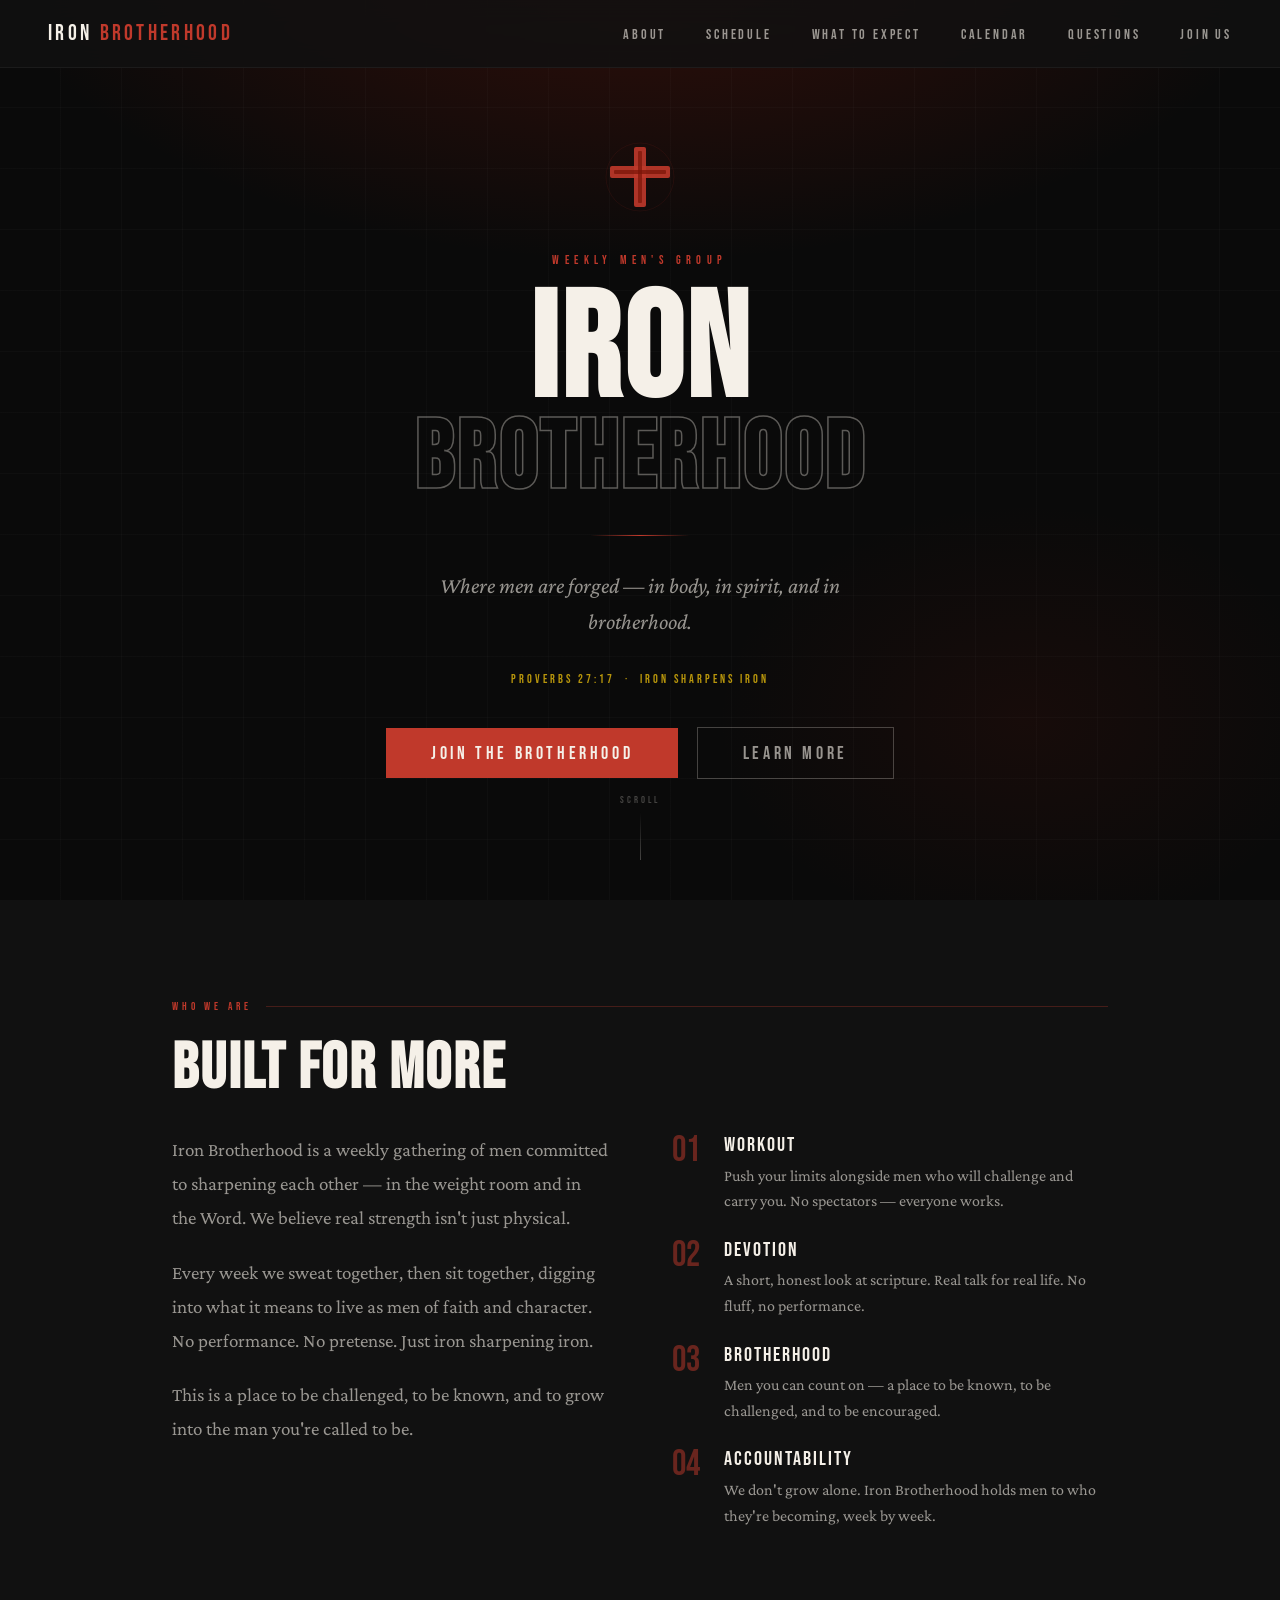
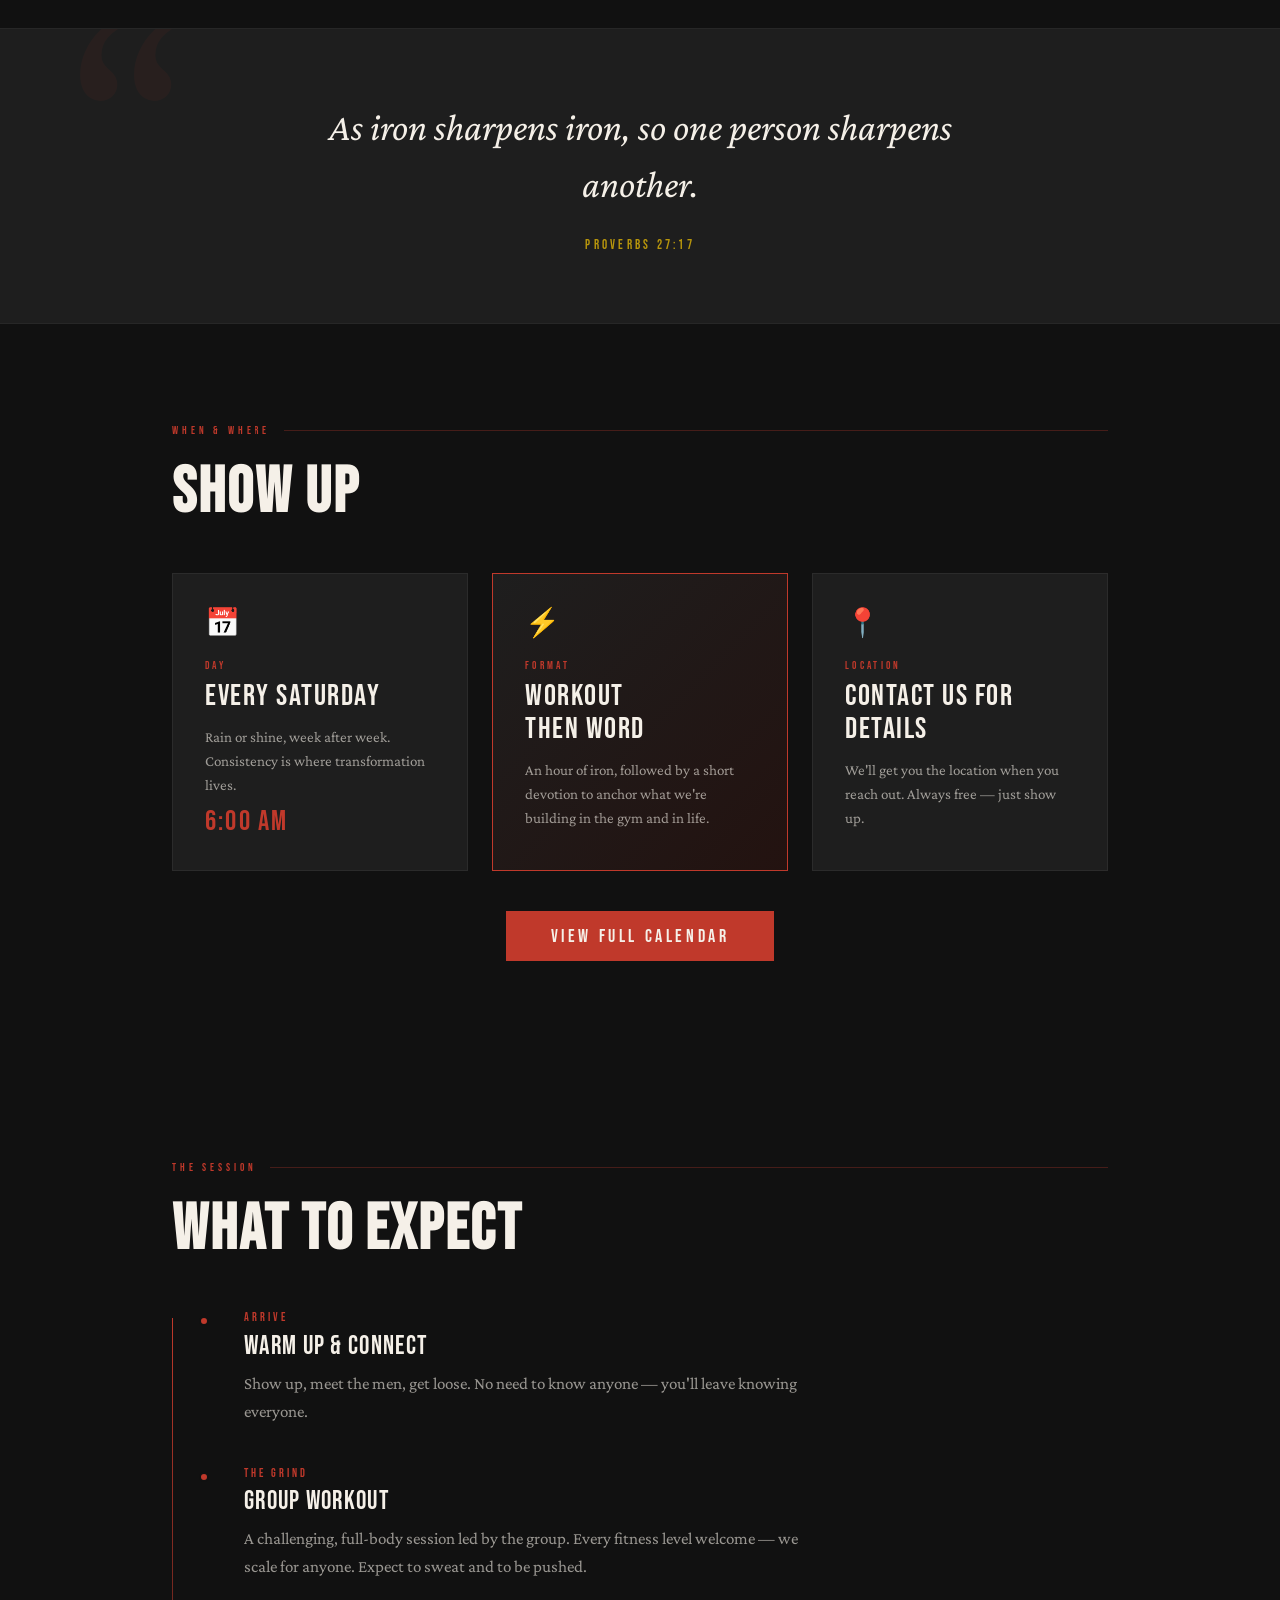
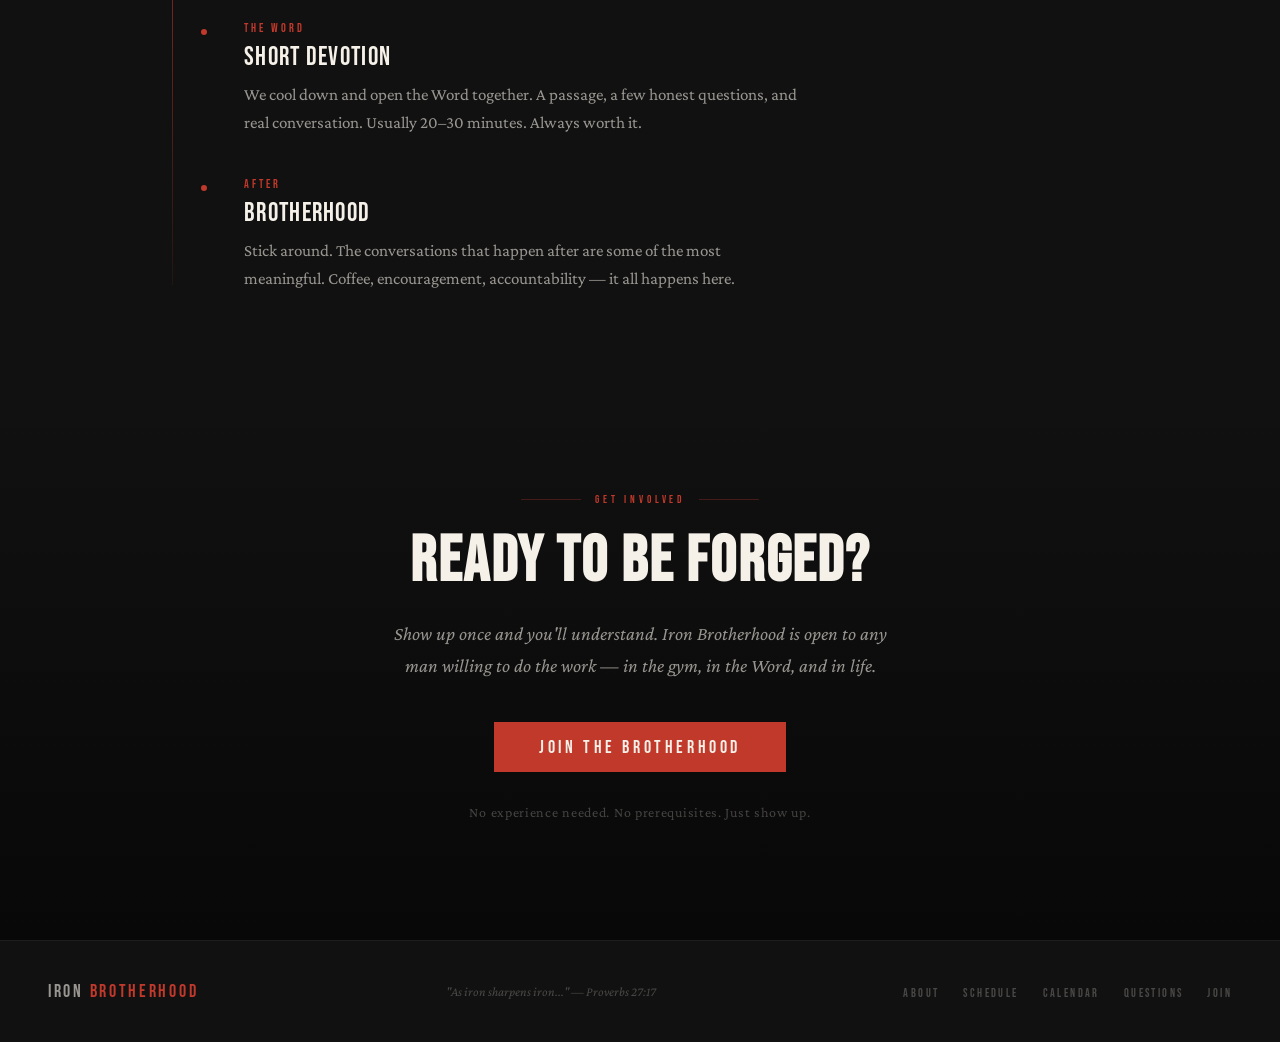
==== index.html @ 87943a79 "Initial commit: Add index.html, README, and .gitignore" ====
<!DOCTYPE html>
<html lang="en">
<head>
<meta charset="UTF-8">
<meta name="viewport" content="width=device-width, initial-scale=1.0">
<title>Iron Brotherhood — Weekly Men's Workout & Devotion</title>
<link href="https://fonts.googleapis.com/css2?family=Bebas+Neue&family=Crimson+Pro:ital,wght@0,400;0,600;1,400;1,600&display=swap" rel="stylesheet">
<style>
  *, *::before, *::after { margin: 0; padding: 0; box-sizing: border-box; }
  :root {
    --iron: #111111;
    --forge: #7a1508;
    --ember: #C0392B;
    --ash: #1e1e1e;
    --smoke: #2a2a2a;
    --light: #f5f0e8;
    --muted: rgba(245,240,232,0.6);
    --faint: rgba(245,240,232,0.25);
    --gold: #B8960C;
    --red-line: rgba(192,57,43,0.3);
  }
  html { scroll-behavior: smooth; }
  body {
    font-family: 'Crimson Pro', Georgia, serif;
    background: var(--iron);
    color: var(--light);
    overflow-x: hidden;
  }

  /* ── NAV ── */
  nav {
    position: fixed;
    top: 0; left: 0; right: 0;
    z-index: 100;
    display: flex;
    align-items: center;
    justify-content: space-between;
    padding: 1.25rem 3rem;
    background: rgba(17,17,17,0.85);
    backdrop-filter: blur(12px);
    border-bottom: 1px solid rgba(255,255,255,0.05);
  }
  .nav-logo {
    font-family: 'Bebas Neue', sans-serif;
    font-size: 22px;
    letter-spacing: 0.15em;
    color: var(--light);
    text-decoration: none;
  }
  .nav-logo span { color: var(--ember); }
  .nav-links {
    display: flex;
    gap: 2.5rem;
    list-style: none;
  }
  .nav-links a {
    font-family: 'Bebas Neue', sans-serif;
    font-size: 14px;
    letter-spacing: 0.2em;
    color: var(--muted);
    text-decoration: none;
    transition: color 0.2s;
  }
  .nav-links a:hover { color: var(--light); }
  .nav-hamburger {
    display: none;
    background: none;
    border: none;
    cursor: pointer;
    flex-direction: column;
    gap: 5px;
    padding: 4px;
  }
  .nav-hamburger span {
    display: block;
    width: 24px;
    height: 2px;
    background: var(--muted);
    transition: all 0.2s;
  }
  .nav-mobile {
    display: none;
    position: fixed;
    top: 60px; left: 0; right: 0;
    background: rgba(17,17,17,0.97);
    backdrop-filter: blur(12px);
    border-bottom: 1px solid rgba(255,255,255,0.05);
    padding: 1.5rem 2rem;
    z-index: 99;
    list-style: none;
    flex-direction: column;
    gap: 1.25rem;
  }
  .nav-mobile.open { display: flex; }
  .nav-mobile a {
    font-family: 'Bebas Neue', sans-serif;
    font-size: 18px;
    letter-spacing: 0.2em;
    color: var(--muted);
    text-decoration: none;
  }

  /* ── HERO ── */
  .hero {
    min-height: 100vh;
    display: flex;
    flex-direction: column;
    align-items: center;
    justify-content: center;
    text-align: center;
    padding: 120px 2rem 100px;
    position: relative;
    overflow: hidden;
    background: #0a0a0a;
  }
  .hero-bg {
    position: absolute;
    inset: 0;
    background:
      radial-gradient(ellipse 80% 60% at 50% -10%, rgba(139,26,10,0.35) 0%, transparent 65%),
      radial-gradient(ellipse 40% 40% at 80% 80%, rgba(139,26,10,0.1) 0%, transparent 60%);
  }
  .hero-grid {
    position: absolute;
    inset: 0;
    background-image:
      repeating-linear-gradient(0deg, transparent, transparent 60px, rgba(255,255,255,0.018) 60px, rgba(255,255,255,0.018) 61px),
      repeating-linear-gradient(90deg, transparent, transparent 60px, rgba(255,255,255,0.018) 60px, rgba(255,255,255,0.018) 61px);
  }
  .hero-content { position: relative; z-index: 2; }
  .emblem {
    width: 72px;
    height: 72px;
    margin: 0 auto 2.5rem;
    animation: fadeIn 1s ease both;
  }
  .hero-eyebrow {
    font-family: 'Bebas Neue', sans-serif;
    letter-spacing: 0.45em;
    font-size: 12px;
    color: var(--ember);
    margin-bottom: 1.25rem;
    animation: fadeIn 1s ease 0.1s both;
  }
  .hero-title {
    font-family: 'Bebas Neue', sans-serif;
    font-size: clamp(80px, 16vw, 148px);
    line-height: 0.88;
    letter-spacing: 0.02em;
    animation: fadeUp 1s ease 0.2s both;
  }
  .hero-title .outline {
    -webkit-text-stroke: 1.5px rgba(245,240,232,0.35);
    color: transparent;
    display: block;
    font-size: clamp(54px, 10vw, 96px);
  }
  .hero-rule {
    width: 100px;
    height: 1px;
    background: linear-gradient(90deg, transparent, var(--ember), transparent);
    margin: 2rem auto;
    animation: expandWidth 1s ease 0.5s both;
  }
  .hero-sub {
    font-size: clamp(18px, 2.5vw, 22px);
    font-style: italic;
    color: var(--muted);
    max-width: 460px;
    margin: 0 auto 2rem;
    line-height: 1.65;
    animation: fadeIn 1s ease 0.6s both;
  }
  .hero-verse {
    font-family: 'Bebas Neue', sans-serif;
    font-size: 12px;
    letter-spacing: 0.25em;
    color: var(--gold);
    animation: fadeIn 1s ease 0.7s both;
  }
  .hero-cta {
    margin-top: 2.5rem;
    animation: fadeIn 1s ease 0.85s both;
  }
  .btn-primary {
    display: inline-block;
    padding: 0.9rem 2.8rem;
    background: var(--ember);
    color: var(--light);
    font-family: 'Bebas Neue', sans-serif;
    font-size: 18px;
    letter-spacing: 0.2em;
    text-decoration: none;
    transition: background 0.2s, transform 0.15s;
    border: none;
    cursor: pointer;
  }
  .btn-primary:hover { background: var(--forge); transform: translateY(-2px); }
  .btn-outline {
    display: inline-block;
    padding: 0.9rem 2.8rem;
    border: 1px solid rgba(245,240,232,0.25);
    color: var(--muted);
    font-family: 'Bebas Neue', sans-serif;
    font-size: 18px;
    letter-spacing: 0.2em;
    text-decoration: none;
    transition: border-color 0.2s, color 0.2s, transform 0.15s;
    margin-left: 1rem;
  }
  .btn-outline:hover { border-color: var(--light); color: var(--light); transform: translateY(-2px); }
  .scroll-indicator {
    position: absolute;
    bottom: 2.5rem;
    left: 50%;
    transform: translateX(-50%);
    display: flex;
    flex-direction: column;
    align-items: center;
    gap: 6px;
    animation: fadeIn 1.5s ease 1.2s both;
  }
  .scroll-indicator span {
    font-family: 'Bebas Neue', sans-serif;
    font-size: 10px;
    letter-spacing: 0.3em;
    color: var(--faint);
  }
  .scroll-line {
    width: 1px;
    height: 48px;
    background: linear-gradient(180deg, transparent, var(--faint));
    animation: scrollPulse 2s ease-in-out infinite;
  }

  /* ── ABOUT ── */
  #about {
    padding: 100px 2rem;
    max-width: 1000px;
    margin: 0 auto;
  }
  .section-label {
    font-family: 'Bebas Neue', sans-serif;
    letter-spacing: 0.35em;
    font-size: 11px;
    color: var(--ember);
    margin-bottom: 1.5rem;
    display: flex;
    align-items: center;
    gap: 14px;
  }
  .section-label::after {
    content: '';
    flex: 1;
    height: 1px;
    background: var(--red-line);
  }
  .section-title {
    font-family: 'Bebas Neue', sans-serif;
    font-size: clamp(40px, 7vw, 64px);
    line-height: 1;
    letter-spacing: 0.03em;
    margin-bottom: 1.5rem;
  }
  .about-layout {
    display: grid;
    grid-template-columns: 1fr 1fr;
    gap: 4rem;
    align-items: start;
    margin-top: 2rem;
  }
  .about-text {
    font-size: 19px;
    line-height: 1.8;
    color: var(--muted);
  }
  .about-text p + p { margin-top: 1.25rem; }
  .pillars-grid {
    display: flex;
    flex-direction: column;
    gap: 1.5rem;
  }
  .pillar {
    display: flex;
    gap: 1.25rem;
    align-items: flex-start;
  }
  .pillar-num {
    font-family: 'Bebas Neue', sans-serif;
    font-size: 36px;
    color: var(--ember);
    line-height: 1;
    opacity: 0.5;
    flex-shrink: 0;
    width: 32px;
  }
  .pillar-content {}
  .pillar-title {
    font-family: 'Bebas Neue', sans-serif;
    font-size: 20px;
    letter-spacing: 0.1em;
    color: var(--light);
    margin-bottom: 0.35rem;
  }
  .pillar-text {
    font-size: 16px;
    color: var(--muted);
    line-height: 1.6;
  }

  /* ── QUOTE BAND ── */
  .quote-band {
    background: var(--ash);
    border-top: 1px solid rgba(255,255,255,0.04);
    border-bottom: 1px solid rgba(255,255,255,0.04);
    padding: 70px 2rem;
    text-align: center;
    position: relative;
    overflow: hidden;
  }
  .quote-band::before {
    content: '\201C';
    position: absolute;
    font-family: 'Crimson Pro', serif;
    font-size: 300px;
    color: var(--ember);
    opacity: 0.06;
    top: -60px;
    left: 5%;
    line-height: 1;
    pointer-events: none;
  }
  .quote-band blockquote {
    font-family: 'Crimson Pro', serif;
    font-style: italic;
    font-size: clamp(24px, 4vw, 38px);
    line-height: 1.5;
    color: var(--light);
    max-width: 700px;
    margin: 0 auto 1.5rem;
    position: relative;
    z-index: 1;
  }
  .quote-ref {
    font-family: 'Bebas Neue', sans-serif;
    letter-spacing: 0.25em;
    font-size: 13px;
    color: var(--gold);
  }

  /* ── SCHEDULE ── */
  #schedule {
    padding: 100px 2rem;
    max-width: 1000px;
    margin: 0 auto;
  }
  .schedule-cards {
    display: grid;
    grid-template-columns: 1fr 1fr 1fr;
    gap: 1.5rem;
    margin-top: 3rem;
  }
  .sched-card {
    background: var(--ash);
    border: 1px solid rgba(255,255,255,0.06);
    padding: 2rem;
    position: relative;
    transition: border-color 0.2s;
  }
  .sched-card:hover { border-color: rgba(192,57,43,0.4); }
  .sched-card.featured {
    border-color: var(--ember);
    background: linear-gradient(135deg, var(--ash) 0%, rgba(139,26,10,0.15) 100%);
  }
  .scard-icon {
    font-size: 28px;
    margin-bottom: 1.25rem;
  }
  .scard-label {
    font-family: 'Bebas Neue', sans-serif;
    font-size: 11px;
    letter-spacing: 0.3em;
    color: var(--ember);
    margin-bottom: 0.5rem;
  }
  .scard-value {
    font-family: 'Bebas Neue', sans-serif;
    font-size: 30px;
    letter-spacing: 0.05em;
    color: var(--light);
    margin-bottom: 0.75rem;
    line-height: 1.1;
  }
  .scard-desc {
    font-size: 15px;
    color: var(--muted);
    line-height: 1.6;
  }

  /* ── WHAT TO EXPECT ── */
  #expect {
    padding: 100px 2rem;
    max-width: 1000px;
    margin: 0 auto;
  }
  .timeline {
    margin-top: 3rem;
    position: relative;
    padding-left: 2rem;
  }
  .timeline::before {
    content: '';
    position: absolute;
    left: 0; top: 8px; bottom: 8px;
    width: 1px;
    background: linear-gradient(180deg, var(--ember), rgba(192,57,43,0.1));
  }
  .tl-item {
    position: relative;
    padding: 0 0 2.5rem 2.5rem;
  }
  .tl-item:last-child { padding-bottom: 0; }
  .tl-dot {
    position: absolute;
    left: -5px;
    top: 6px;
    width: 10px;
    height: 10px;
    border-radius: 50%;
    background: var(--ember);
    border: 2px solid var(--iron);
  }
  .tl-time {
    font-family: 'Bebas Neue', sans-serif;
    font-size: 12px;
    letter-spacing: 0.25em;
    color: var(--ember);
    margin-bottom: 0.35rem;
  }
  .tl-title {
    font-family: 'Bebas Neue', sans-serif;
    font-size: 26px;
    letter-spacing: 0.05em;
    color: var(--light);
    margin-bottom: 0.5rem;
  }
  .tl-desc {
    font-size: 17px;
    color: var(--muted);
    line-height: 1.65;
    max-width: 560px;
  }

  /* ── JOIN ── */
  #join {
    padding: 100px 2rem 120px;
    text-align: center;
    background: linear-gradient(180deg, var(--iron) 0%, #080808 100%);
  }
  #join .section-label { justify-content: center; }
  #join .section-label::before {
    content: '';
    flex: 1;
    max-width: 60px;
    height: 1px;
    background: var(--red-line);
  }
  #join .section-label::after { max-width: 60px; }
  #join .section-title { text-align: center; }
  .join-body {
    font-size: 19px;
    font-style: italic;
    color: var(--muted);
    max-width: 520px;
    margin: 0 auto 2.5rem;
    line-height: 1.7;
  }
  .join-note {
    margin-top: 2rem;
    font-size: 14px;
    color: var(--faint);
    letter-spacing: 0.05em;
  }

  /* ── FOOTER ── */
  footer {
    padding: 2.5rem 3rem;
    border-top: 1px solid rgba(255,255,255,0.05);
    display: flex;
    justify-content: space-between;
    align-items: center;
    flex-wrap: wrap;
    gap: 1rem;
  }
  .footer-logo {
    font-family: 'Bebas Neue', sans-serif;
    font-size: 18px;
    letter-spacing: 0.15em;
    color: var(--muted);
  }
  .footer-logo span { color: var(--ember); }
  .footer-verse {
    font-size: 13px;
    font-style: italic;
    color: var(--faint);
  }
  .footer-links {
    display: flex;
    gap: 1.5rem;
    list-style: none;
  }
  .footer-links a {
    font-family: 'Bebas Neue', sans-serif;
    font-size: 12px;
    letter-spacing: 0.2em;
    color: var(--faint);
    text-decoration: none;
    transition: color 0.2s;
  }
  .footer-links a:hover { color: var(--light); }

  /* ── ANIMATIONS ── */
  @keyframes fadeIn {
    from { opacity: 0; }
    to { opacity: 1; }
  }
  @keyframes fadeUp {
    from { opacity: 0; transform: translateY(30px); }
    to { opacity: 1; transform: translateY(0); }
  }
  @keyframes expandWidth {
    from { transform: scaleX(0); }
    to { transform: scaleX(1); }
  }
  @keyframes scrollPulse {
    0%, 100% { opacity: 0.3; }
    50% { opacity: 0.8; }
  }

  /* ── RESPONSIVE ── */
  @media (max-width: 768px) {
    nav { padding: 1rem 1.5rem; }
    .nav-links { display: none; }
    .nav-hamburger { display: flex; }
    .about-layout { grid-template-columns: 1fr; gap: 2.5rem; }
    .schedule-cards { grid-template-columns: 1fr; }
    .btn-outline { margin-left: 0; margin-top: 0.75rem; display: block; text-align: center; }
    footer { flex-direction: column; text-align: center; }
  }
</style>
</head>
<body>

<!-- NAV -->
<nav>
  <a href="index.html" class="nav-logo">Iron <span>Brotherhood</span></a>
  <ul class="nav-links">
    <li><a href="#about">About</a></li>
    <li><a href="#schedule">Schedule</a></li>
    <li><a href="#expect">What to Expect</a></li>
    <li><a href="calendar.html">Calendar</a></li>
    <li><a href="contact.html">Questions</a></li>
    <li><a href="join.html">Join Us</a></li>
  </ul>
  <button class="nav-hamburger" onclick="toggleMobileNav()" aria-label="Menu">
    <span></span><span></span><span></span>
  </button>
</nav>

<ul class="nav-mobile" id="mobileNav">
  <li><a href="#about" onclick="closeMobileNav()">About</a></li>
  <li><a href="#schedule" onclick="closeMobileNav()">Schedule</a></li>
  <li><a href="#expect" onclick="closeMobileNav()">What to Expect</a></li>
  <li><a href="calendar.html">Calendar</a></li>
  <li><a href="contact.html">Questions</a></li>
  <li><a href="join.html">Join Us</a></li>
</ul>

<!-- HERO -->
<section class="hero">
  <div class="hero-bg"></div>
  <div class="hero-grid"></div>
  <div class="hero-content">
    <div class="emblem">
      <svg viewBox="0 0 72 72" fill="none" xmlns="http://www.w3.org/2000/svg">
        <rect x="30" y="6" width="12" height="60" rx="2" fill="#C0392B" opacity="0.9"/>
        <rect x="6" y="25" width="60" height="12" rx="2" fill="#C0392B" opacity="0.9"/>
        <rect x="34" y="10" width="4" height="52" rx="1" fill="#7a1508" opacity="0.7"/>
        <rect x="10" y="29" width="52" height="4" rx="1" fill="#7a1508" opacity="0.7"/>
        <circle cx="36" cy="36" r="34" stroke="#C0392B" stroke-width="0.5" opacity="0.2"/>
      </svg>
    </div>
    <p class="hero-eyebrow">Weekly Men's Group</p>
    <h1 class="hero-title">
      Iron
      <span class="outline">Brotherhood</span>
    </h1>
    <div class="hero-rule"></div>
    <p class="hero-sub">Where men are forged — in body, in spirit, and in brotherhood.</p>
    <p class="hero-verse">Proverbs 27:17 &nbsp;·&nbsp; Iron Sharpens Iron</p>
    <div class="hero-cta">
      <a class='btn-primary' href='join.html'>Join the Brotherhood</a>
      <a href="#about" class="btn-outline">Learn More</a>
    </div>
  </div>
  <div class="scroll-indicator">
    <span>Scroll</span>
    <div class="scroll-line"></div>
  </div>
</section>

<!-- ABOUT -->
<section id="about">
  <p class="section-label">Who We Are</p>
  <h2 class="section-title">Built for More</h2>
  <div class="about-layout">
    <div class="about-text">
      <p>Iron Brotherhood is a weekly gathering of men committed to sharpening each other — in the weight room and in the Word. We believe real strength isn't just physical.</p>
      <p>Every week we sweat together, then sit together, digging into what it means to live as men of faith and character. No performance. No pretense. Just iron sharpening iron.</p>
      <p>This is a place to be challenged, to be known, and to grow into the man you're called to be.</p>
    </div>
    <div class="pillars-grid">
      <div class="pillar">
        <div class="pillar-num">01</div>
        <div class="pillar-content">
          <div class="pillar-title">Workout</div>
          <div class="pillar-text">Push your limits alongside men who will challenge and carry you. No spectators — everyone works.</div>
        </div>
      </div>
      <div class="pillar">
        <div class="pillar-num">02</div>
        <div class="pillar-content">
          <div class="pillar-title">Devotion</div>
          <div class="pillar-text">A short, honest look at scripture. Real talk for real life. No fluff, no performance.</div>
        </div>
      </div>
      <div class="pillar">
        <div class="pillar-num">03</div>
        <div class="pillar-content">
          <div class="pillar-title">Brotherhood</div>
          <div class="pillar-text">Men you can count on — a place to be known, to be challenged, and to be encouraged.</div>
        </div>
      </div>
      <div class="pillar">
        <div class="pillar-num">04</div>
        <div class="pillar-content">
          <div class="pillar-title">Accountability</div>
          <div class="pillar-text">We don't grow alone. Iron Brotherhood holds men to who they're becoming, week by week.</div>
        </div>
      </div>
    </div>
  </div>
</section>

<!-- QUOTE BAND -->
<div class="quote-band">
  <blockquote>As iron sharpens iron, so one person sharpens another.</blockquote>
  <p class="quote-ref">Proverbs 27:17</p>
</div>

<!-- SCHEDULE -->
<section id="schedule">
  <p class="section-label">When & Where</p>
  <h2 class="section-title">Show Up</h2>
  <div class="schedule-cards">
    <div class="sched-card">
      <div class="scard-icon">📅</div>
      <div class="scard-label">Day</div>
      <div class="scard-value">Every Saturday</div>
      <div class="scard-desc" style="margin-bottom:0.5rem;">Rain or shine, week after week. Consistency is where transformation lives.</div>
      <div style="font-family:'Bebas Neue',sans-serif; font-size:28px; color:var(--ember); letter-spacing:0.08em;">6:00 AM</div>
    </div>
    <div class="sched-card featured">
      <div class="scard-icon">⚡</div>
      <div class="scard-label">Format</div>
      <div class="scard-value">Workout<br>then Word</div>
      <div class="scard-desc">An hour of iron, followed by a short devotion to anchor what we're building in the gym and in life.</div>
    </div>
    <div class="sched-card">
      <div class="scard-icon">📍</div>
      <div class="scard-label">Location</div>
      <div class="scard-value">Contact Us for Details</div>
      <div class="scard-desc">We'll get you the location when you reach out. Always free — just show up.</div>
    </div>
  </div>
  <div style="text-align:center; margin-top:2.5rem;">
    <a class='btn-primary' href='calendar.html'>View Full Calendar</a>
  </div>
</section>

<!-- WHAT TO EXPECT -->
<section id="expect">
  <p class="section-label">The Session</p>
  <h2 class="section-title">What to Expect</h2>
  <div class="timeline">
    <div class="tl-item">
      <div class="tl-dot"></div>
      <div class="tl-time">Arrive</div>
      <div class="tl-title">Warm Up & Connect</div>
      <div class="tl-desc">Show up, meet the men, get loose. No need to know anyone — you'll leave knowing everyone.</div>
    </div>
    <div class="tl-item">
      <div class="tl-dot"></div>
      <div class="tl-time">The Grind</div>
      <div class="tl-title">Group Workout</div>
      <div class="tl-desc">A challenging, full-body session led by the group. Every fitness level welcome — we scale for anyone. Expect to sweat and to be pushed.</div>
    </div>
    <div class="tl-item">
      <div class="tl-dot"></div>
      <div class="tl-time">The Word</div>
      <div class="tl-title">Short Devotion</div>
      <div class="tl-desc">We cool down and open the Word together. A passage, a few honest questions, and real conversation. Usually 20–30 minutes. Always worth it.</div>
    </div>
    <div class="tl-item">
      <div class="tl-dot"></div>
      <div class="tl-time">After</div>
      <div class="tl-title">Brotherhood</div>
      <div class="tl-desc">Stick around. The conversations that happen after are some of the most meaningful. Coffee, encouragement, accountability — it all happens here.</div>
    </div>
  </div>
</section>

<!-- JOIN -->
<section id="join">
  <p class="section-label">Get Involved</p>
  <h2 class="section-title">Ready to Be Forged?</h2>
  <p class="join-body">Show up once and you'll understand. Iron Brotherhood is open to any man willing to do the work — in the gym, in the Word, and in life.</p>
  <a class='btn-primary' href='join.html'>Join the Brotherhood</a>
  <p class="join-note">No experience needed. No prerequisites. Just show up.</p>
</section>

<!-- FOOTER -->
<footer>
  <div class="footer-logo">Iron <span>Brotherhood</span></div>
  <div class="footer-verse">"As iron sharpens iron..." — Proverbs 27:17</div>
  <ul class="footer-links">
    <li><a href="#about">About</a></li>
    <li><a href="#schedule">Schedule</a></li>
    <li><a href="calendar.html">Calendar</a></li>
    <li><a href="contact.html">Questions</a></li>
    <li><a href="join.html">Join</a></li>
  </ul>
</footer>

<script>
  function toggleMobileNav() {
    document.getElementById('mobileNav').classList.toggle('open');
  }
  function closeMobileNav() {
    document.getElementById('mobileNav').classList.remove('open');
  }
</script>

</body>
</html>
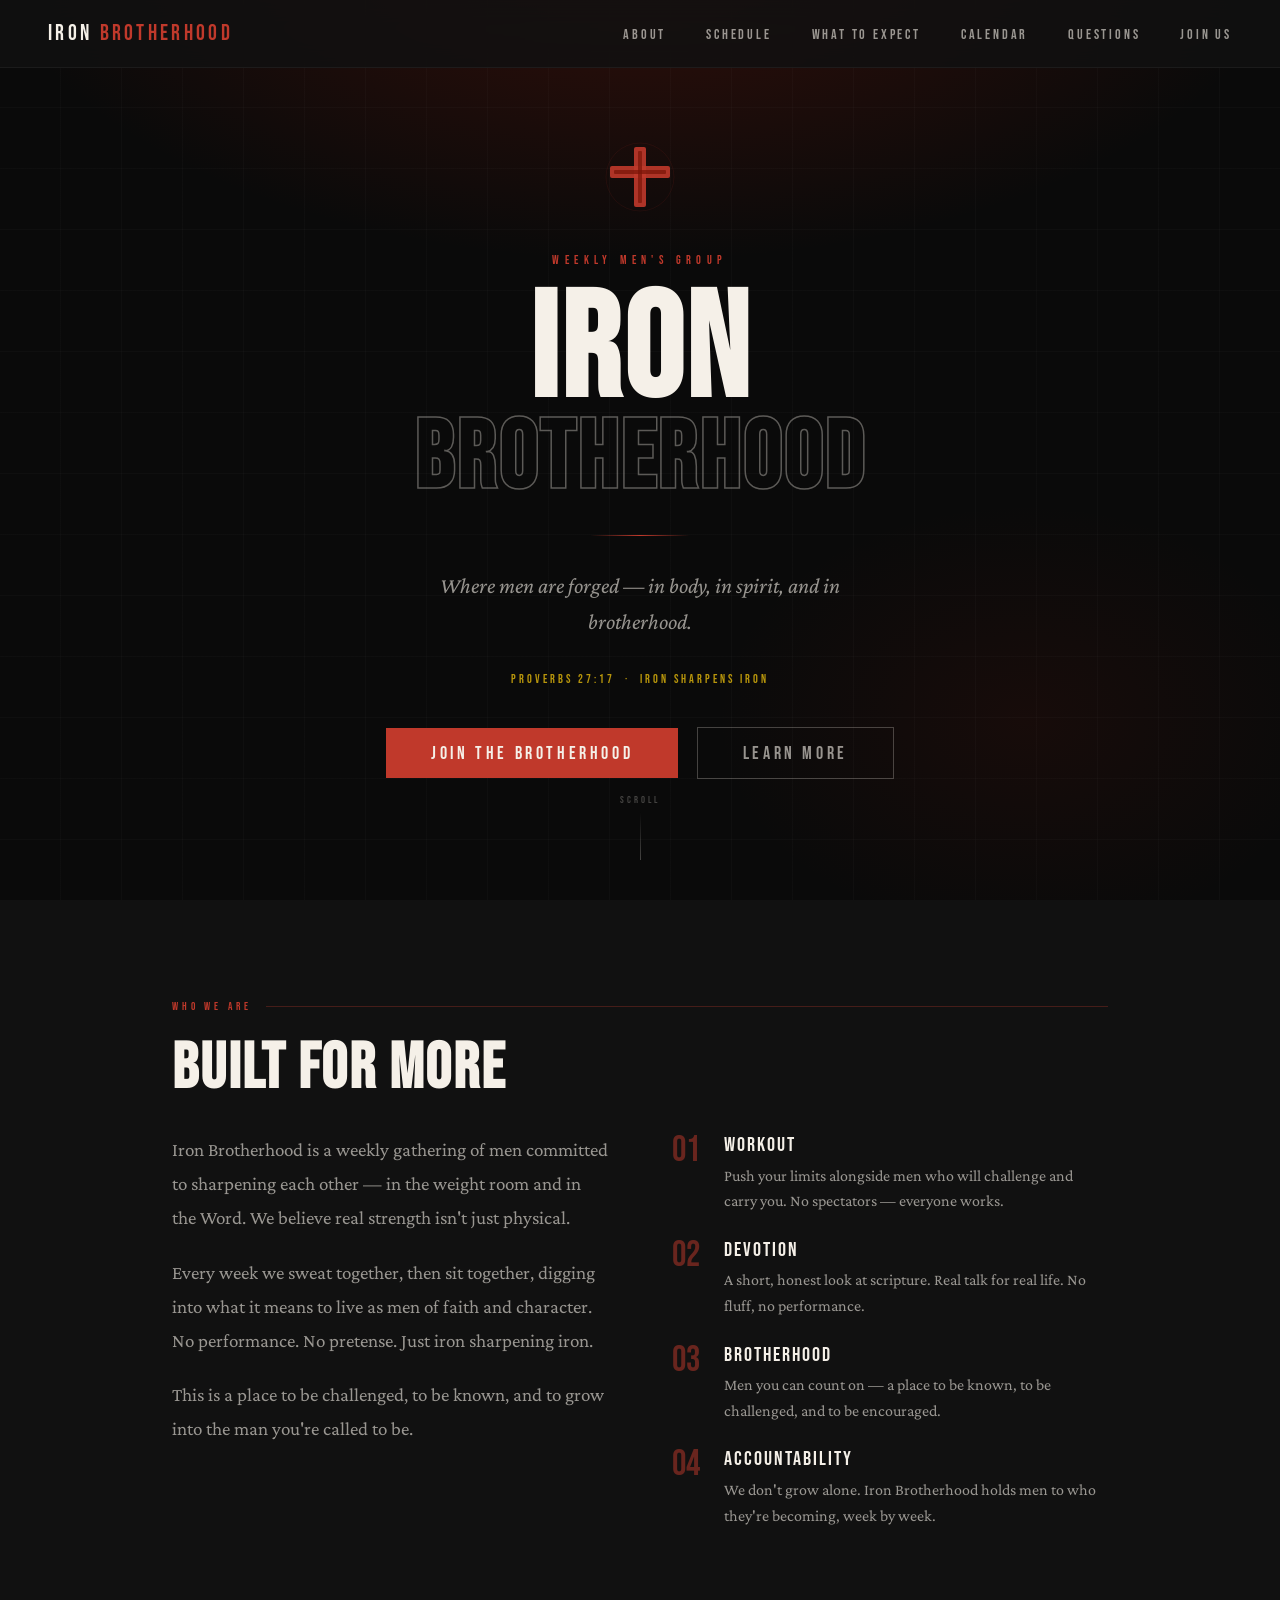
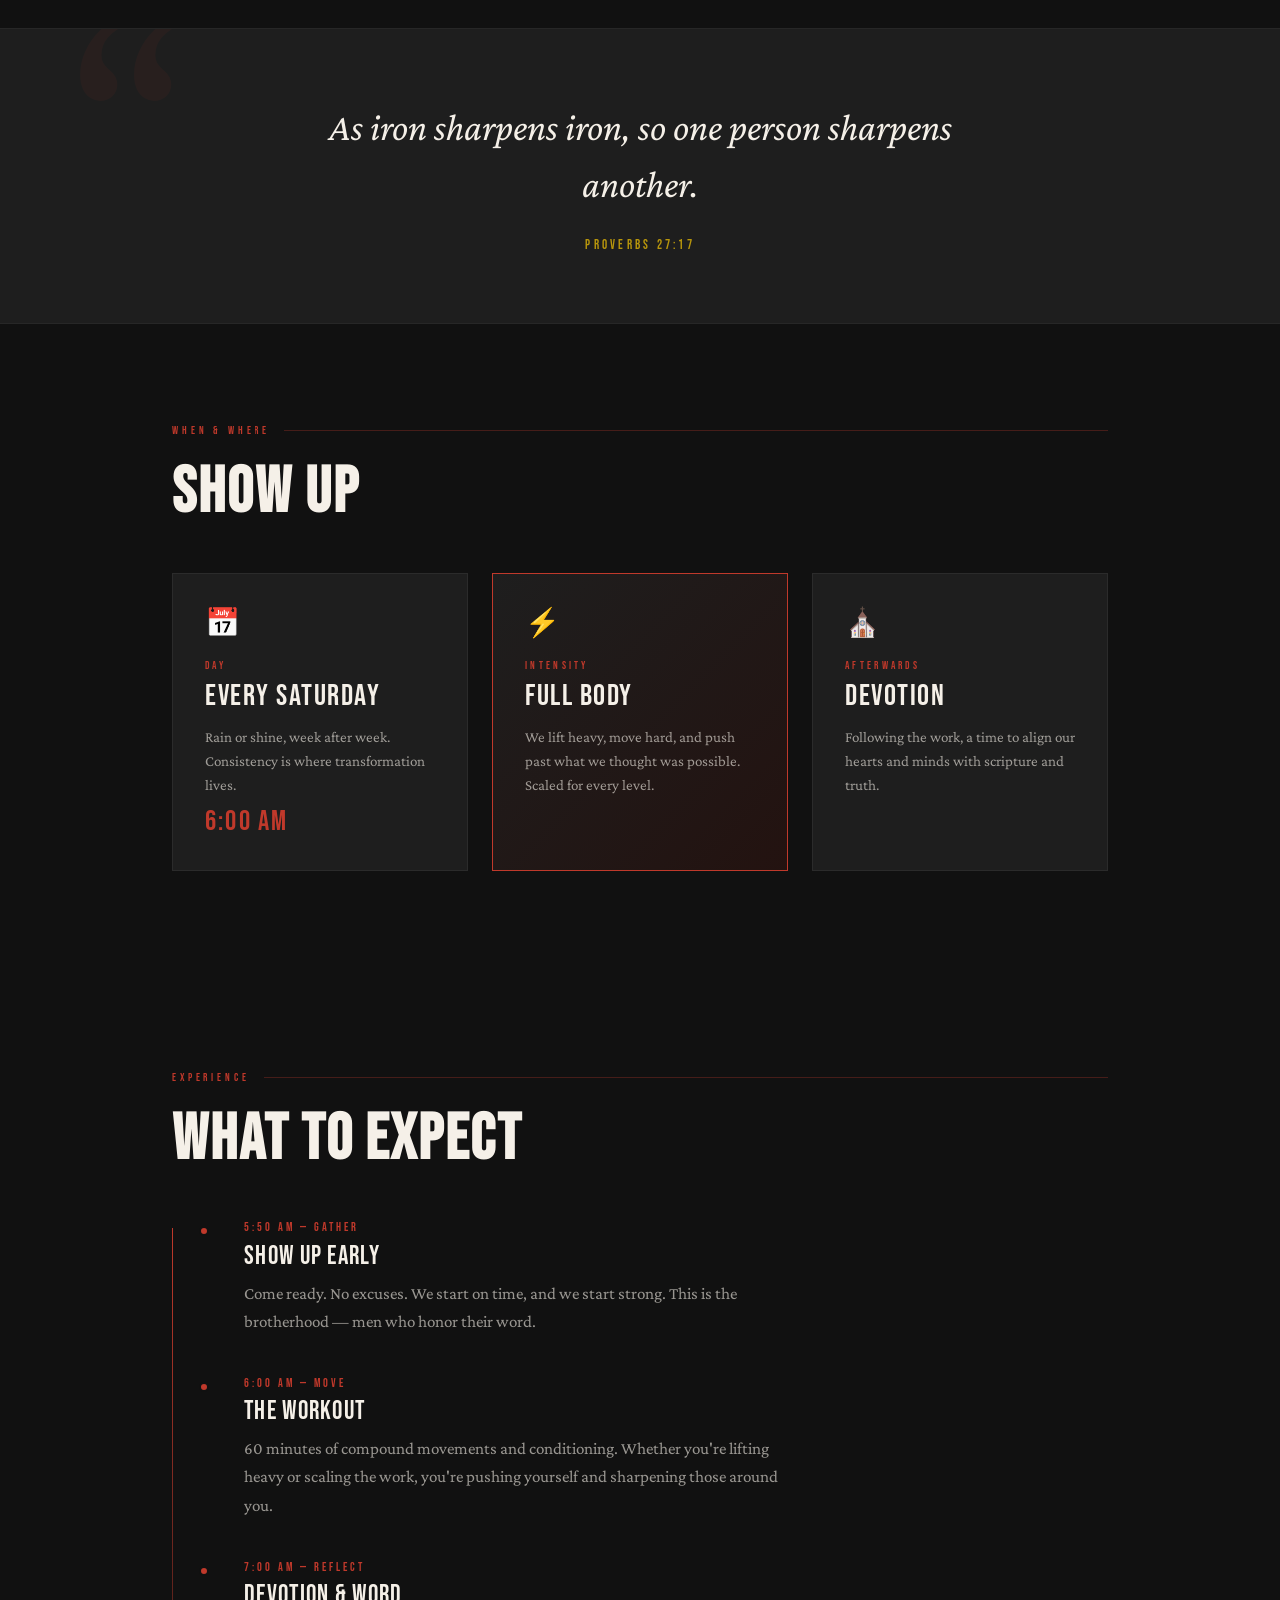
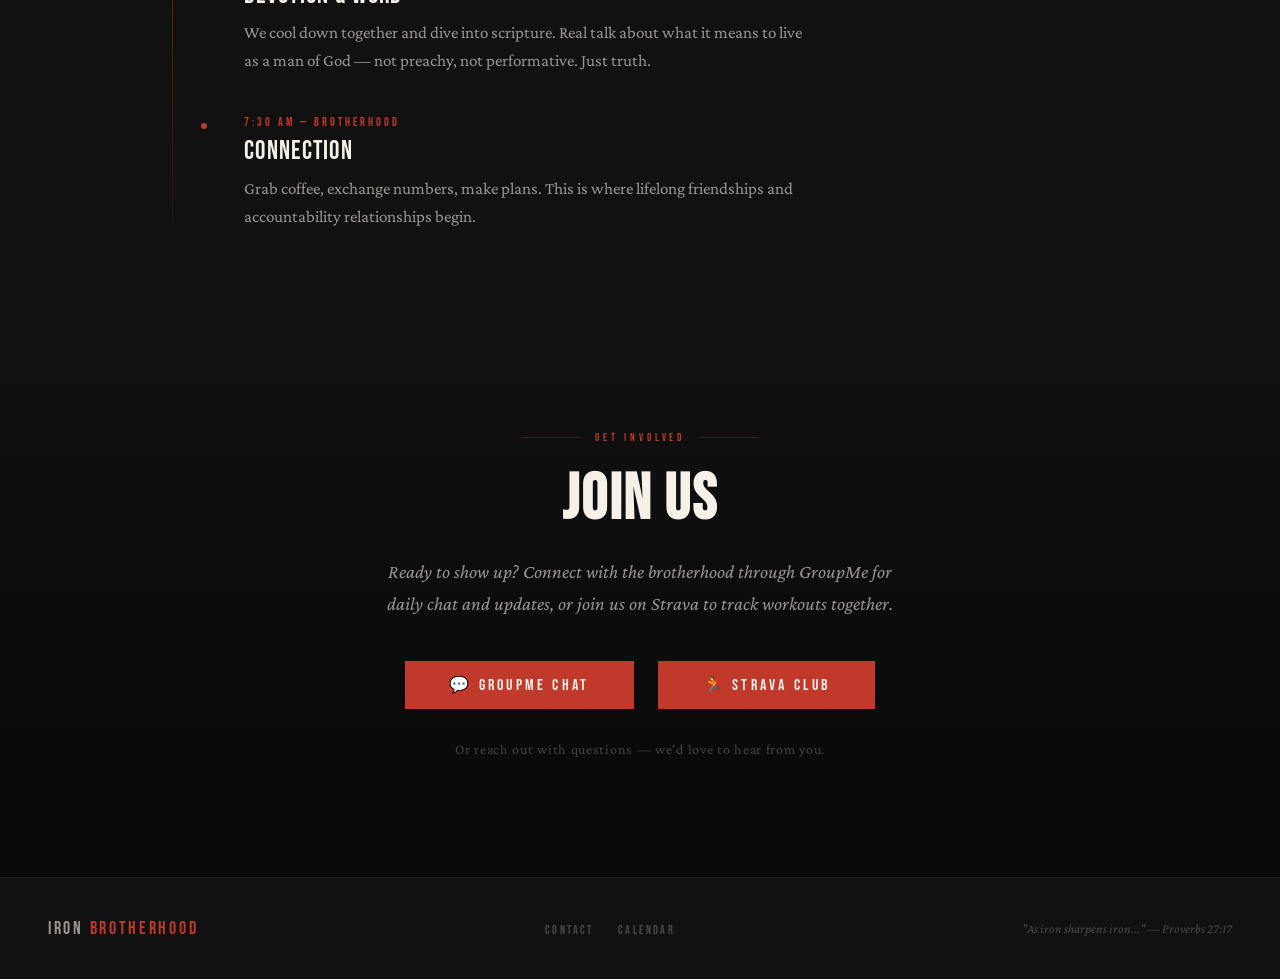
==== commit d78eae4c: "Add GroupMe and Strava buttons to the Join Us section on index.html" ====
--- a/index.html
+++ b/index.html
@@ -475,6 +475,28 @@
     margin: 0 auto 2.5rem;
     line-height: 1.7;
   }
+  .join-buttons {
+    display: flex;
+    gap: 1.5rem;
+    justify-content: center;
+    flex-wrap: wrap;
+    max-width: 800px;
+    margin: 0 auto 2rem;
+  }
+  .join-btn {
+    display: inline-block;
+    padding: 0.9rem 2.8rem;
+    background: var(--ember);
+    color: var(--light);
+    font-family: 'Bebas Neue', sans-serif;
+    font-size: 16px;
+    letter-spacing: 0.2em;
+    text-decoration: none;
+    transition: background 0.2s, transform 0.15s;
+    border: none;
+    cursor: pointer;
+  }
+  .join-btn:hover { background: var(--forge); transform: translateY(-2px); }
   .join-note {
     margin-top: 2rem;
     font-size: 14px;
@@ -545,6 +567,8 @@
     .about-layout { grid-template-columns: 1fr; gap: 2.5rem; }
     .schedule-cards { grid-template-columns: 1fr; }
     .btn-outline { margin-left: 0; margin-top: 0.75rem; display: block; text-align: center; }
+    .join-buttons { flex-direction: column; align-items: center; }
+    .join-btn { width: 100%; max-width: 360px; }
     footer { flex-direction: column; text-align: center; }
   }
 </style>
@@ -553,27 +577,27 @@
 
 <!-- NAV -->
 <nav>
-  <a href="index.html" class="nav-logo">Iron <span>Brotherhood</span></a>
+  <a href="#" class="nav-logo">Iron <span>Brotherhood</span></a>
   <ul class="nav-links">
     <li><a href="#about">About</a></li>
     <li><a href="#schedule">Schedule</a></li>
     <li><a href="#expect">What to Expect</a></li>
     <li><a href="calendar.html">Calendar</a></li>
     <li><a href="contact.html">Questions</a></li>
-    <li><a href="join.html">Join Us</a></li>
+    <li><a href="#join">Join Us</a></li>
   </ul>
-  <button class="nav-hamburger" onclick="toggleMobileNav()" aria-label="Menu">
+  <button class="nav-hamburger" onclick="toggleMobileNav()">
     <span></span><span></span><span></span>
   </button>
 </nav>
 
-<ul class="nav-mobile" id="mobileNav">
-  <li><a href="#about" onclick="closeMobileNav()">About</a></li>
-  <li><a href="#schedule" onclick="closeMobileNav()">Schedule</a></li>
-  <li><a href="#expect" onclick="closeMobileNav()">What to Expect</a></li>
+<ul class="nav-mobile" id="navMobile">
+  <li><a href="#about">About</a></li>
+  <li><a href="#schedule">Schedule</a></li>
+  <li><a href="#expect">What to Expect</a></li>
   <li><a href="calendar.html">Calendar</a></li>
   <li><a href="contact.html">Questions</a></li>
-  <li><a href="join.html">Join Us</a></li>
+  <li><a href="#join">Join Us</a></li>
 </ul>
 
 <!-- HERO -->
@@ -599,7 +623,7 @@
     <p class="hero-sub">Where men are forged — in body, in spirit, and in brotherhood.</p>
     <p class="hero-verse">Proverbs 27:17 &nbsp;·&nbsp; Iron Sharpens Iron</p>
     <div class="hero-cta">
-      <a class='btn-primary' href='join.html'>Join the Brotherhood</a>
+      <a href="#join" class="btn-primary">Join the Brotherhood</a>
       <a href="#about" class="btn-outline">Learn More</a>
     </div>
   </div>
@@ -672,84 +696,78 @@
     </div>
     <div class="sched-card featured">
       <div class="scard-icon">⚡</div>
-      <div class="scard-label">Format</div>
-      <div class="scard-value">Workout<br>then Word</div>
-      <div class="scard-desc">An hour of iron, followed by a short devotion to anchor what we're building in the gym and in life.</div>
+      <div class="scard-label">Intensity</div>
+      <div class="scard-value">Full Body</div>
+      <div class="scard-desc">We lift heavy, move hard, and push past what we thought was possible. Scaled for every level.</div>
     </div>
     <div class="sched-card">
-      <div class="scard-icon">📍</div>
-      <div class="scard-label">Location</div>
-      <div class="scard-value">Contact Us for Details</div>
-      <div class="scard-desc">We'll get you the location when you reach out. Always free — just show up.</div>
-    </div>
-  </div>
-  <div style="text-align:center; margin-top:2.5rem;">
-    <a class='btn-primary' href='calendar.html'>View Full Calendar</a>
+      <div class="scard-icon">⛪</div>
+      <div class="scard-label">Afterwards</div>
+      <div class="scard-value">Devotion</div>
+      <div class="scard-desc">Following the work, a time to align our hearts and minds with scripture and truth.</div>
+    </div>
   </div>
 </section>
 
 <!-- WHAT TO EXPECT -->
 <section id="expect">
-  <p class="section-label">The Session</p>
+  <p class="section-label">Experience</p>
   <h2 class="section-title">What to Expect</h2>
   <div class="timeline">
     <div class="tl-item">
       <div class="tl-dot"></div>
-      <div class="tl-time">Arrive</div>
-      <div class="tl-title">Warm Up & Connect</div>
-      <div class="tl-desc">Show up, meet the men, get loose. No need to know anyone — you'll leave knowing everyone.</div>
+      <div class="tl-time">5:50 AM — Gather</div>
+      <div class="tl-title">Show Up Early</div>
+      <div class="tl-desc">Come ready. No excuses. We start on time, and we start strong. This is the brotherhood — men who honor their word.</div>
     </div>
     <div class="tl-item">
       <div class="tl-dot"></div>
-      <div class="tl-time">The Grind</div>
-      <div class="tl-title">Group Workout</div>
-      <div class="tl-desc">A challenging, full-body session led by the group. Every fitness level welcome — we scale for anyone. Expect to sweat and to be pushed.</div>
+      <div class="tl-time">6:00 AM — Move</div>
+      <div class="tl-title">The Workout</div>
+      <div class="tl-desc">60 minutes of compound movements and conditioning. Whether you're lifting heavy or scaling the work, you're pushing yourself and sharpening those around you.</div>
     </div>
     <div class="tl-item">
       <div class="tl-dot"></div>
-      <div class="tl-time">The Word</div>
-      <div class="tl-title">Short Devotion</div>
-      <div class="tl-desc">We cool down and open the Word together. A passage, a few honest questions, and real conversation. Usually 20–30 minutes. Always worth it.</div>
+      <div class="tl-time">7:00 AM — Reflect</div>
+      <div class="tl-title">Devotion & Word</div>
+      <div class="tl-desc">We cool down together and dive into scripture. Real talk about what it means to live as a man of God — not preachy, not performative. Just truth.</div>
     </div>
     <div class="tl-item">
       <div class="tl-dot"></div>
-      <div class="tl-time">After</div>
-      <div class="tl-title">Brotherhood</div>
-      <div class="tl-desc">Stick around. The conversations that happen after are some of the most meaningful. Coffee, encouragement, accountability — it all happens here.</div>
+      <div class="tl-time">7:30 AM — Brotherhood</div>
+      <div class="tl-title">Connection</div>
+      <div class="tl-desc">Grab coffee, exchange numbers, make plans. This is where lifelong friendships and accountability relationships begin.</div>
     </div>
   </div>
 </section>
 
-<!-- JOIN -->
+<!-- JOIN US -->
 <section id="join">
   <p class="section-label">Get Involved</p>
-  <h2 class="section-title">Ready to Be Forged?</h2>
-  <p class="join-body">Show up once and you'll understand. Iron Brotherhood is open to any man willing to do the work — in the gym, in the Word, and in life.</p>
-  <a class='btn-primary' href='join.html'>Join the Brotherhood</a>
-  <p class="join-note">No experience needed. No prerequisites. Just show up.</p>
+  <h2 class="section-title">Join Us</h2>
+  <p class="join-body">Ready to show up? Connect with the brotherhood through GroupMe for daily chat and updates, or join us on Strava to track workouts together.</p>
+  <div class="join-buttons">
+    <a href="https://groupme.com/join_group/115033338/bO8r9Nru" target="_blank" class="join-btn">💬 GroupMe Chat</a>
+    <a href="https://www.strava.com/clubs/iron-brotherhood" target="_blank" class="join-btn">🏃 Strava Club</a>
+  </div>
+  <p class="join-note">Or reach out with questions — we'd love to hear from you.</p>
 </section>
 
 <!-- FOOTER -->
 <footer>
   <div class="footer-logo">Iron <span>Brotherhood</span></div>
+  <ul class="footer-links">
+    <li><a href="contact.html">Contact</a></li>
+    <li><a href="calendar.html">Calendar</a></li>
+  </ul>
   <div class="footer-verse">"As iron sharpens iron..." — Proverbs 27:17</div>
-  <ul class="footer-links">
-    <li><a href="#about">About</a></li>
-    <li><a href="#schedule">Schedule</a></li>
-    <li><a href="calendar.html">Calendar</a></li>
-    <li><a href="contact.html">Questions</a></li>
-    <li><a href="join.html">Join</a></li>
-  </ul>
 </footer>
 
 <script>
   function toggleMobileNav() {
-    document.getElementById('mobileNav').classList.toggle('open');
-  }
-  function closeMobileNav() {
-    document.getElementById('mobileNav').classList.remove('open');
+    document.getElementById('navMobile').classList.toggle('open');
   }
 </script>
 
 </body>
-</html>+</html>
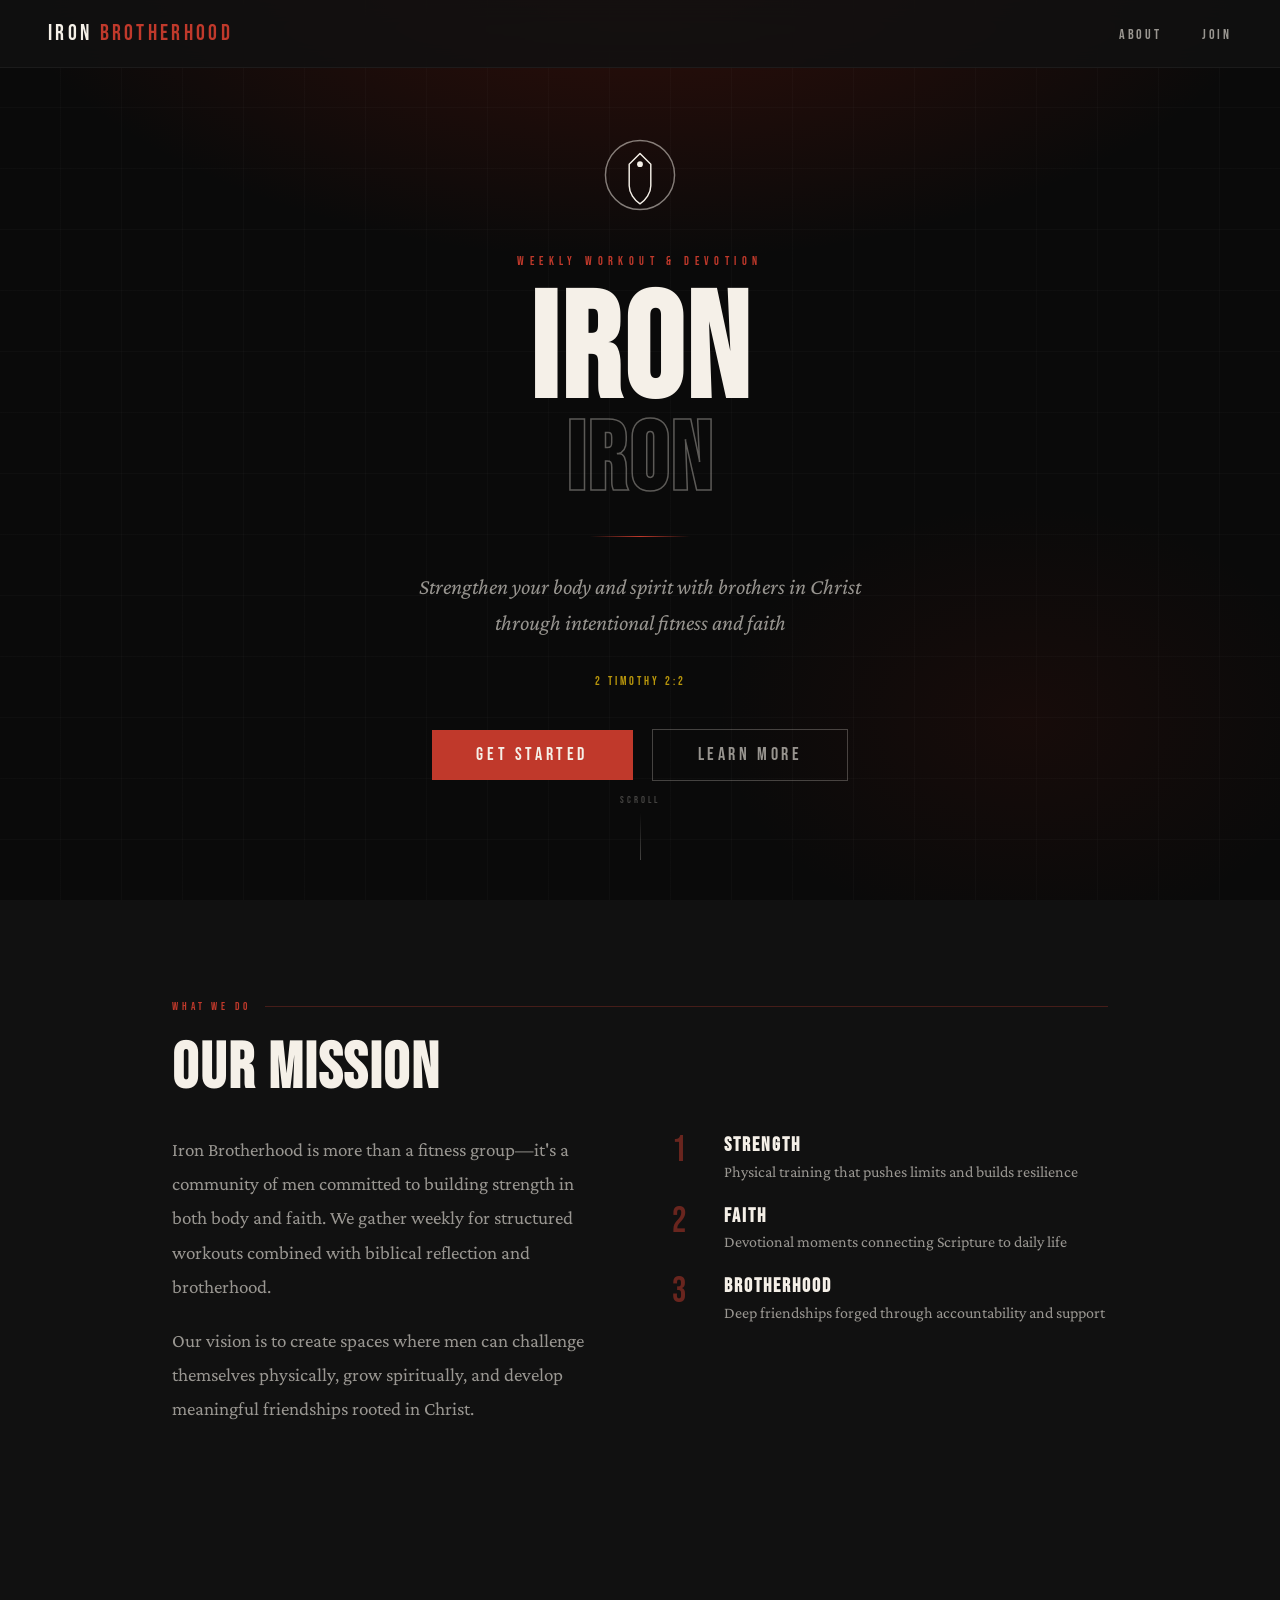
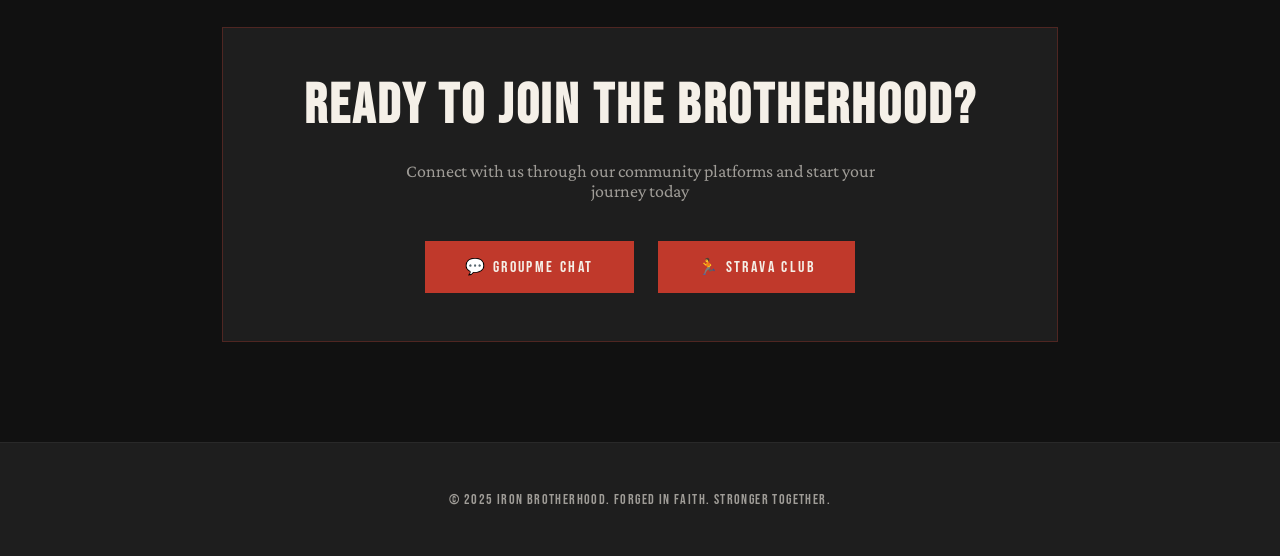
==== commit f83b0f89: "Update Strava club link to https://www.strava.com/clubs/2152589" ====
--- a/index.html
+++ b/index.html
@@ -305,241 +305,72 @@
   .pillar-text {
     font-size: 16px;
     color: var(--muted);
-    line-height: 1.6;
-  }
-
-  /* ── QUOTE BAND ── */
-  .quote-band {
-    background: var(--ash);
-    border-top: 1px solid rgba(255,255,255,0.04);
-    border-bottom: 1px solid rgba(255,255,255,0.04);
-    padding: 70px 2rem;
-    text-align: center;
-    position: relative;
-    overflow: hidden;
-  }
-  .quote-band::before {
-    content: '\201C';
-    position: absolute;
-    font-family: 'Crimson Pro', serif;
-    font-size: 300px;
-    color: var(--ember);
-    opacity: 0.06;
-    top: -60px;
-    left: 5%;
-    line-height: 1;
-    pointer-events: none;
-  }
-  .quote-band blockquote {
-    font-family: 'Crimson Pro', serif;
-    font-style: italic;
-    font-size: clamp(24px, 4vw, 38px);
-    line-height: 1.5;
-    color: var(--light);
-    max-width: 700px;
-    margin: 0 auto 1.5rem;
-    position: relative;
-    z-index: 1;
-  }
-  .quote-ref {
-    font-family: 'Bebas Neue', sans-serif;
-    letter-spacing: 0.25em;
-    font-size: 13px;
-    color: var(--gold);
-  }
-
-  /* ── SCHEDULE ── */
-  #schedule {
-    padding: 100px 2rem;
-    max-width: 1000px;
-    margin: 0 auto;
-  }
-  .schedule-cards {
-    display: grid;
-    grid-template-columns: 1fr 1fr 1fr;
-    gap: 1.5rem;
-    margin-top: 3rem;
-  }
-  .sched-card {
-    background: var(--ash);
-    border: 1px solid rgba(255,255,255,0.06);
-    padding: 2rem;
-    position: relative;
-    transition: border-color 0.2s;
-  }
-  .sched-card:hover { border-color: rgba(192,57,43,0.4); }
-  .sched-card.featured {
-    border-color: var(--ember);
-    background: linear-gradient(135deg, var(--ash) 0%, rgba(139,26,10,0.15) 100%);
-  }
-  .scard-icon {
-    font-size: 28px;
-    margin-bottom: 1.25rem;
-  }
-  .scard-label {
-    font-family: 'Bebas Neue', sans-serif;
-    font-size: 11px;
-    letter-spacing: 0.3em;
-    color: var(--ember);
-    margin-bottom: 0.5rem;
-  }
-  .scard-value {
-    font-family: 'Bebas Neue', sans-serif;
-    font-size: 30px;
-    letter-spacing: 0.05em;
-    color: var(--light);
-    margin-bottom: 0.75rem;
-    line-height: 1.1;
-  }
-  .scard-desc {
-    font-size: 15px;
-    color: var(--muted);
-    line-height: 1.6;
-  }
-
-  /* ── WHAT TO EXPECT ── */
-  #expect {
-    padding: 100px 2rem;
-    max-width: 1000px;
-    margin: 0 auto;
-  }
-  .timeline {
-    margin-top: 3rem;
-    position: relative;
-    padding-left: 2rem;
-  }
-  .timeline::before {
-    content: '';
-    position: absolute;
-    left: 0; top: 8px; bottom: 8px;
-    width: 1px;
-    background: linear-gradient(180deg, var(--ember), rgba(192,57,43,0.1));
-  }
-  .tl-item {
-    position: relative;
-    padding: 0 0 2.5rem 2.5rem;
-  }
-  .tl-item:last-child { padding-bottom: 0; }
-  .tl-dot {
-    position: absolute;
-    left: -5px;
-    top: 6px;
-    width: 10px;
-    height: 10px;
-    border-radius: 50%;
-    background: var(--ember);
-    border: 2px solid var(--iron);
-  }
-  .tl-time {
-    font-family: 'Bebas Neue', sans-serif;
-    font-size: 12px;
-    letter-spacing: 0.25em;
-    color: var(--ember);
-    margin-bottom: 0.35rem;
-  }
-  .tl-title {
-    font-family: 'Bebas Neue', sans-serif;
-    font-size: 26px;
-    letter-spacing: 0.05em;
-    color: var(--light);
-    margin-bottom: 0.5rem;
-  }
-  .tl-desc {
-    font-size: 17px;
-    color: var(--muted);
-    line-height: 1.65;
-    max-width: 560px;
   }
 
   /* ── JOIN ── */
   #join {
-    padding: 100px 2rem 120px;
+    padding: 100px 2rem;
+    max-width: 900px;
+    margin: 0 auto;
     text-align: center;
-    background: linear-gradient(180deg, var(--iron) 0%, #080808 100%);
-  }
-  #join .section-label { justify-content: center; }
-  #join .section-label::before {
-    content: '';
-    flex: 1;
-    max-width: 60px;
-    height: 1px;
-    background: var(--red-line);
-  }
-  #join .section-label::after { max-width: 60px; }
-  #join .section-title { text-align: center; }
-  .join-body {
-    font-size: 19px;
-    font-style: italic;
-    color: var(--muted);
-    max-width: 520px;
-    margin: 0 auto 2.5rem;
-    line-height: 1.7;
+  }
+  .join-content {
+    background: var(--ash);
+    border: 1px solid var(--red-line);
+    padding: 3rem;
+  }
+  .join-title {
+    font-family: 'Bebas Neue', sans-serif;
+    font-size: clamp(36px, 8vw, 56px);
+    letter-spacing: 0.05em;
+    line-height: 1.1;
+    margin-bottom: 1.5rem;
+  }
+  .join-subtitle {
+    font-size: 18px;
+    color: var(--muted);
+    margin-bottom: 2.5rem;
+    max-width: 500px;
+    margin-left: auto;
+    margin-right: auto;
   }
   .join-buttons {
     display: flex;
+    flex-wrap: wrap;
+    justify-content: center;
     gap: 1.5rem;
-    justify-content: center;
-    flex-wrap: wrap;
-    max-width: 800px;
-    margin: 0 auto 2rem;
   }
   .join-btn {
     display: inline-block;
-    padding: 0.9rem 2.8rem;
+    padding: 1rem 2.5rem;
     background: var(--ember);
     color: var(--light);
     font-family: 'Bebas Neue', sans-serif;
     font-size: 16px;
-    letter-spacing: 0.2em;
+    letter-spacing: 0.15em;
     text-decoration: none;
-    transition: background 0.2s, transform 0.15s;
+    transition: all 0.2s;
     border: none;
     cursor: pointer;
   }
-  .join-btn:hover { background: var(--forge); transform: translateY(-2px); }
-  .join-note {
-    margin-top: 2rem;
-    font-size: 14px;
-    color: var(--faint);
-    letter-spacing: 0.05em;
+  .join-btn:hover {
+    background: var(--forge);
+    transform: translateY(-2px);
   }
 
   /* ── FOOTER ── */
   footer {
-    padding: 2.5rem 3rem;
+    padding: 3rem 2rem;
+    background: var(--ash);
     border-top: 1px solid rgba(255,255,255,0.05);
-    display: flex;
-    justify-content: space-between;
-    align-items: center;
-    flex-wrap: wrap;
-    gap: 1rem;
-  }
-  .footer-logo {
-    font-family: 'Bebas Neue', sans-serif;
-    font-size: 18px;
-    letter-spacing: 0.15em;
-    color: var(--muted);
-  }
-  .footer-logo span { color: var(--ember); }
-  .footer-verse {
-    font-size: 13px;
-    font-style: italic;
-    color: var(--faint);
-  }
-  .footer-links {
-    display: flex;
-    gap: 1.5rem;
-    list-style: none;
-  }
-  .footer-links a {
-    font-family: 'Bebas Neue', sans-serif;
-    font-size: 12px;
-    letter-spacing: 0.2em;
-    color: var(--faint);
-    text-decoration: none;
-    transition: color 0.2s;
-  }
-  .footer-links a:hover { color: var(--light); }
+    text-align: center;
+  }
+  .footer-text {
+    font-size: 14px;
+    color: var(--muted);
+    font-family: 'Bebas Neue', sans-serif;
+    letter-spacing: 0.1em;
+  }
 
   /* ── ANIMATIONS ── */
   @keyframes fadeIn {
@@ -547,29 +378,34 @@
     to { opacity: 1; }
   }
   @keyframes fadeUp {
-    from { opacity: 0; transform: translateY(30px); }
+    from { opacity: 0; transform: translateY(20px); }
     to { opacity: 1; transform: translateY(0); }
   }
   @keyframes expandWidth {
-    from { transform: scaleX(0); }
-    to { transform: scaleX(1); }
+    from { width: 0; }
+    to { width: 100px; }
   }
   @keyframes scrollPulse {
-    0%, 100% { opacity: 0.3; }
-    50% { opacity: 0.8; }
+    0%, 100% { opacity: 0; }
+    50% { opacity: 1; }
   }
 
   /* ── RESPONSIVE ── */
   @media (max-width: 768px) {
     nav { padding: 1rem 1.5rem; }
+    .nav-logo { font-size: 18px; }
     .nav-links { display: none; }
     .nav-hamburger { display: flex; }
-    .about-layout { grid-template-columns: 1fr; gap: 2.5rem; }
-    .schedule-cards { grid-template-columns: 1fr; }
-    .btn-outline { margin-left: 0; margin-top: 0.75rem; display: block; text-align: center; }
-    .join-buttons { flex-direction: column; align-items: center; }
-    .join-btn { width: 100%; max-width: 360px; }
-    footer { flex-direction: column; text-align: center; }
+    .hero { padding: 80px 1.5rem 60px; }
+    .hero-title { font-size: clamp(48px, 12vw, 80px); }
+    .hero-title .outline { font-size: clamp(32px, 8vw, 54px); }
+    .btn-outline { margin-left: 0; margin-top: 1rem; }
+    .about-layout { grid-template-columns: 1fr; gap: 2rem; }
+    #about { padding: 60px 1.5rem; }
+    #join { padding: 60px 1.5rem; }
+    .join-content { padding: 2rem; }
+    .join-buttons { flex-direction: column; }
+    .join-btn { width: 100%; }
   }
 </style>
 </head>
@@ -577,27 +413,18 @@
 
 <!-- NAV -->
 <nav>
-  <a href="#" class="nav-logo">Iron <span>Brotherhood</span></a>
+  <a href="#" class="nav-logo">IRON <span>BROTHERHOOD</span></a>
   <ul class="nav-links">
-    <li><a href="#about">About</a></li>
-    <li><a href="#schedule">Schedule</a></li>
-    <li><a href="#expect">What to Expect</a></li>
-    <li><a href="calendar.html">Calendar</a></li>
-    <li><a href="contact.html">Questions</a></li>
-    <li><a href="#join">Join Us</a></li>
+    <li><a href="#about">ABOUT</a></li>
+    <li><a href="#join">JOIN</a></li>
   </ul>
-  <button class="nav-hamburger" onclick="toggleMobileNav()">
+  <button class="nav-hamburger" onclick="toggleMenu()">
     <span></span><span></span><span></span>
   </button>
 </nav>
-
 <ul class="nav-mobile" id="navMobile">
-  <li><a href="#about">About</a></li>
-  <li><a href="#schedule">Schedule</a></li>
-  <li><a href="#expect">What to Expect</a></li>
-  <li><a href="calendar.html">Calendar</a></li>
-  <li><a href="contact.html">Questions</a></li>
-  <li><a href="#join">Join Us</a></li>
+  <li><a href="#about" onclick="toggleMenu()">ABOUT</a></li>
+  <li><a href="#join" onclick="toggleMenu()">JOIN</a></li>
 </ul>
 
 <!-- HERO -->
@@ -605,169 +432,88 @@
   <div class="hero-bg"></div>
   <div class="hero-grid"></div>
   <div class="hero-content">
-    <div class="emblem">
-      <svg viewBox="0 0 72 72" fill="none" xmlns="http://www.w3.org/2000/svg">
-        <rect x="30" y="6" width="12" height="60" rx="2" fill="#C0392B" opacity="0.9"/>
-        <rect x="6" y="25" width="60" height="12" rx="2" fill="#C0392B" opacity="0.9"/>
-        <rect x="34" y="10" width="4" height="52" rx="1" fill="#7a1508" opacity="0.7"/>
-        <rect x="10" y="29" width="52" height="4" rx="1" fill="#7a1508" opacity="0.7"/>
-        <circle cx="36" cy="36" r="34" stroke="#C0392B" stroke-width="0.5" opacity="0.2"/>
-      </svg>
-    </div>
-    <p class="hero-eyebrow">Weekly Men's Group</p>
+    <svg class="emblem" viewBox="0 0 100 100" fill="none" xmlns="http://www.w3.org/2000/svg">
+      <circle cx="50" cy="50" r="48" stroke="currentColor" stroke-width="2" fill="none" opacity="0.5"/>
+      <path d="M50 20L65 35L65 65C65 75 58 85 50 90C42 85 35 75 35 65L35 35Z" stroke="currentColor" stroke-width="2" fill="none" stroke-linejoin="round"/>
+      <circle cx="50" cy="35" r="4" fill="currentColor"/>
+    </svg>
+    <p class="hero-eyebrow">WEEKLY WORKOUT & DEVOTION</p>
     <h1 class="hero-title">
-      Iron
-      <span class="outline">Brotherhood</span>
+      IRON
+      <span class="outline">IRON</span>
     </h1>
     <div class="hero-rule"></div>
-    <p class="hero-sub">Where men are forged — in body, in spirit, and in brotherhood.</p>
-    <p class="hero-verse">Proverbs 27:17 &nbsp;·&nbsp; Iron Sharpens Iron</p>
+    <p class="hero-sub">Strengthen your body and spirit with brothers in Christ through intentional fitness and faith</p>
+    <p class="hero-verse">2 Timothy 2:2</p>
     <div class="hero-cta">
-      <a href="#join" class="btn-primary">Join the Brotherhood</a>
-      <a href="#about" class="btn-outline">Learn More</a>
+      <a href="#join" class="btn-primary">GET STARTED</a>
+      <a href="#about" class="btn-outline">LEARN MORE</a>
     </div>
   </div>
   <div class="scroll-indicator">
-    <span>Scroll</span>
+    <span>SCROLL</span>
     <div class="scroll-line"></div>
   </div>
 </section>
 
 <!-- ABOUT -->
 <section id="about">
-  <p class="section-label">Who We Are</p>
-  <h2 class="section-title">Built for More</h2>
+  <div class="section-label">WHAT WE DO</div>
+  <h2 class="section-title">Our Mission</h2>
   <div class="about-layout">
     <div class="about-text">
-      <p>Iron Brotherhood is a weekly gathering of men committed to sharpening each other — in the weight room and in the Word. We believe real strength isn't just physical.</p>
-      <p>Every week we sweat together, then sit together, digging into what it means to live as men of faith and character. No performance. No pretense. Just iron sharpening iron.</p>
-      <p>This is a place to be challenged, to be known, and to grow into the man you're called to be.</p>
+      <p>Iron Brotherhood is more than a fitness group—it's a community of men committed to building strength in both body and faith. We gather weekly for structured workouts combined with biblical reflection and brotherhood.</p>
+      <p>Our vision is to create spaces where men can challenge themselves physically, grow spiritually, and develop meaningful friendships rooted in Christ.</p>
     </div>
     <div class="pillars-grid">
       <div class="pillar">
-        <div class="pillar-num">01</div>
+        <div class="pillar-num">1</div>
         <div class="pillar-content">
-          <div class="pillar-title">Workout</div>
-          <div class="pillar-text">Push your limits alongside men who will challenge and carry you. No spectators — everyone works.</div>
+          <h3 class="pillar-title">STRENGTH</h3>
+          <p class="pillar-text">Physical training that pushes limits and builds resilience</p>
         </div>
       </div>
       <div class="pillar">
-        <div class="pillar-num">02</div>
+        <div class="pillar-num">2</div>
         <div class="pillar-content">
-          <div class="pillar-title">Devotion</div>
-          <div class="pillar-text">A short, honest look at scripture. Real talk for real life. No fluff, no performance.</div>
+          <h3 class="pillar-title">FAITH</h3>
+          <p class="pillar-text">Devotional moments connecting Scripture to daily life</p>
         </div>
       </div>
       <div class="pillar">
-        <div class="pillar-num">03</div>
+        <div class="pillar-num">3</div>
         <div class="pillar-content">
-          <div class="pillar-title">Brotherhood</div>
-          <div class="pillar-text">Men you can count on — a place to be known, to be challenged, and to be encouraged.</div>
-        </div>
-      </div>
-      <div class="pillar">
-        <div class="pillar-num">04</div>
-        <div class="pillar-content">
-          <div class="pillar-title">Accountability</div>
-          <div class="pillar-text">We don't grow alone. Iron Brotherhood holds men to who they're becoming, week by week.</div>
+          <h3 class="pillar-title">BROTHERHOOD</h3>
+          <p class="pillar-text">Deep friendships forged through accountability and support</p>
         </div>
       </div>
     </div>
   </div>
 </section>
 
-<!-- QUOTE BAND -->
-<div class="quote-band">
-  <blockquote>As iron sharpens iron, so one person sharpens another.</blockquote>
-  <p class="quote-ref">Proverbs 27:17</p>
-</div>
-
-<!-- SCHEDULE -->
-<section id="schedule">
-  <p class="section-label">When & Where</p>
-  <h2 class="section-title">Show Up</h2>
-  <div class="schedule-cards">
-    <div class="sched-card">
-      <div class="scard-icon">📅</div>
-      <div class="scard-label">Day</div>
-      <div class="scard-value">Every Saturday</div>
-      <div class="scard-desc" style="margin-bottom:0.5rem;">Rain or shine, week after week. Consistency is where transformation lives.</div>
-      <div style="font-family:'Bebas Neue',sans-serif; font-size:28px; color:var(--ember); letter-spacing:0.08em;">6:00 AM</div>
-    </div>
-    <div class="sched-card featured">
-      <div class="scard-icon">⚡</div>
-      <div class="scard-label">Intensity</div>
-      <div class="scard-value">Full Body</div>
-      <div class="scard-desc">We lift heavy, move hard, and push past what we thought was possible. Scaled for every level.</div>
-    </div>
-    <div class="sched-card">
-      <div class="scard-icon">⛪</div>
-      <div class="scard-label">Afterwards</div>
-      <div class="scard-value">Devotion</div>
-      <div class="scard-desc">Following the work, a time to align our hearts and minds with scripture and truth.</div>
+<!-- JOIN -->
+<section id="join">
+  <div class="join-content">
+    <h2 class="join-title">Ready to Join the Brotherhood?</h2>
+    <p class="join-subtitle">Connect with us through our community platforms and start your journey today</p>
+    <div class="join-buttons">
+      <a href="https://groupme.com/join_group/115033338/bO8r9Nru" target="_blank" class="join-btn">💬 GroupMe Chat</a>
+      <a href="https://www.strava.com/clubs/2152589" target="_blank" class="join-btn">🏃 Strava Club</a>
     </div>
   </div>
 </section>
 
-<!-- WHAT TO EXPECT -->
-<section id="expect">
-  <p class="section-label">Experience</p>
-  <h2 class="section-title">What to Expect</h2>
-  <div class="timeline">
-    <div class="tl-item">
-      <div class="tl-dot"></div>
-      <div class="tl-time">5:50 AM — Gather</div>
-      <div class="tl-title">Show Up Early</div>
-      <div class="tl-desc">Come ready. No excuses. We start on time, and we start strong. This is the brotherhood — men who honor their word.</div>
-    </div>
-    <div class="tl-item">
-      <div class="tl-dot"></div>
-      <div class="tl-time">6:00 AM — Move</div>
-      <div class="tl-title">The Workout</div>
-      <div class="tl-desc">60 minutes of compound movements and conditioning. Whether you're lifting heavy or scaling the work, you're pushing yourself and sharpening those around you.</div>
-    </div>
-    <div class="tl-item">
-      <div class="tl-dot"></div>
-      <div class="tl-time">7:00 AM — Reflect</div>
-      <div class="tl-title">Devotion & Word</div>
-      <div class="tl-desc">We cool down together and dive into scripture. Real talk about what it means to live as a man of God — not preachy, not performative. Just truth.</div>
-    </div>
-    <div class="tl-item">
-      <div class="tl-dot"></div>
-      <div class="tl-time">7:30 AM — Brotherhood</div>
-      <div class="tl-title">Connection</div>
-      <div class="tl-desc">Grab coffee, exchange numbers, make plans. This is where lifelong friendships and accountability relationships begin.</div>
-    </div>
-  </div>
-</section>
-
-<!-- JOIN US -->
-<section id="join">
-  <p class="section-label">Get Involved</p>
-  <h2 class="section-title">Join Us</h2>
-  <p class="join-body">Ready to show up? Connect with the brotherhood through GroupMe for daily chat and updates, or join us on Strava to track workouts together.</p>
-  <div class="join-buttons">
-    <a href="https://groupme.com/join_group/115033338/bO8r9Nru" target="_blank" class="join-btn">💬 GroupMe Chat</a>
-    <a href="https://www.strava.com/clubs/iron-brotherhood" target="_blank" class="join-btn">🏃 Strava Club</a>
-  </div>
-  <p class="join-note">Or reach out with questions — we'd love to hear from you.</p>
-</section>
-
 <!-- FOOTER -->
 <footer>
-  <div class="footer-logo">Iron <span>Brotherhood</span></div>
-  <ul class="footer-links">
-    <li><a href="contact.html">Contact</a></li>
-    <li><a href="calendar.html">Calendar</a></li>
-  </ul>
-  <div class="footer-verse">"As iron sharpens iron..." — Proverbs 27:17</div>
+  <p class="footer-text">© 2025 IRON BROTHERHOOD. FORGED IN FAITH. STRONGER TOGETHER.</p>
 </footer>
 
 <script>
-  function toggleMobileNav() {
-    document.getElementById('navMobile').classList.toggle('open');
+  function toggleMenu() {
+    const navMobile = document.getElementById('navMobile');
+    navMobile.classList.toggle('open');
   }
 </script>
 
 </body>
-</html>
+</html>
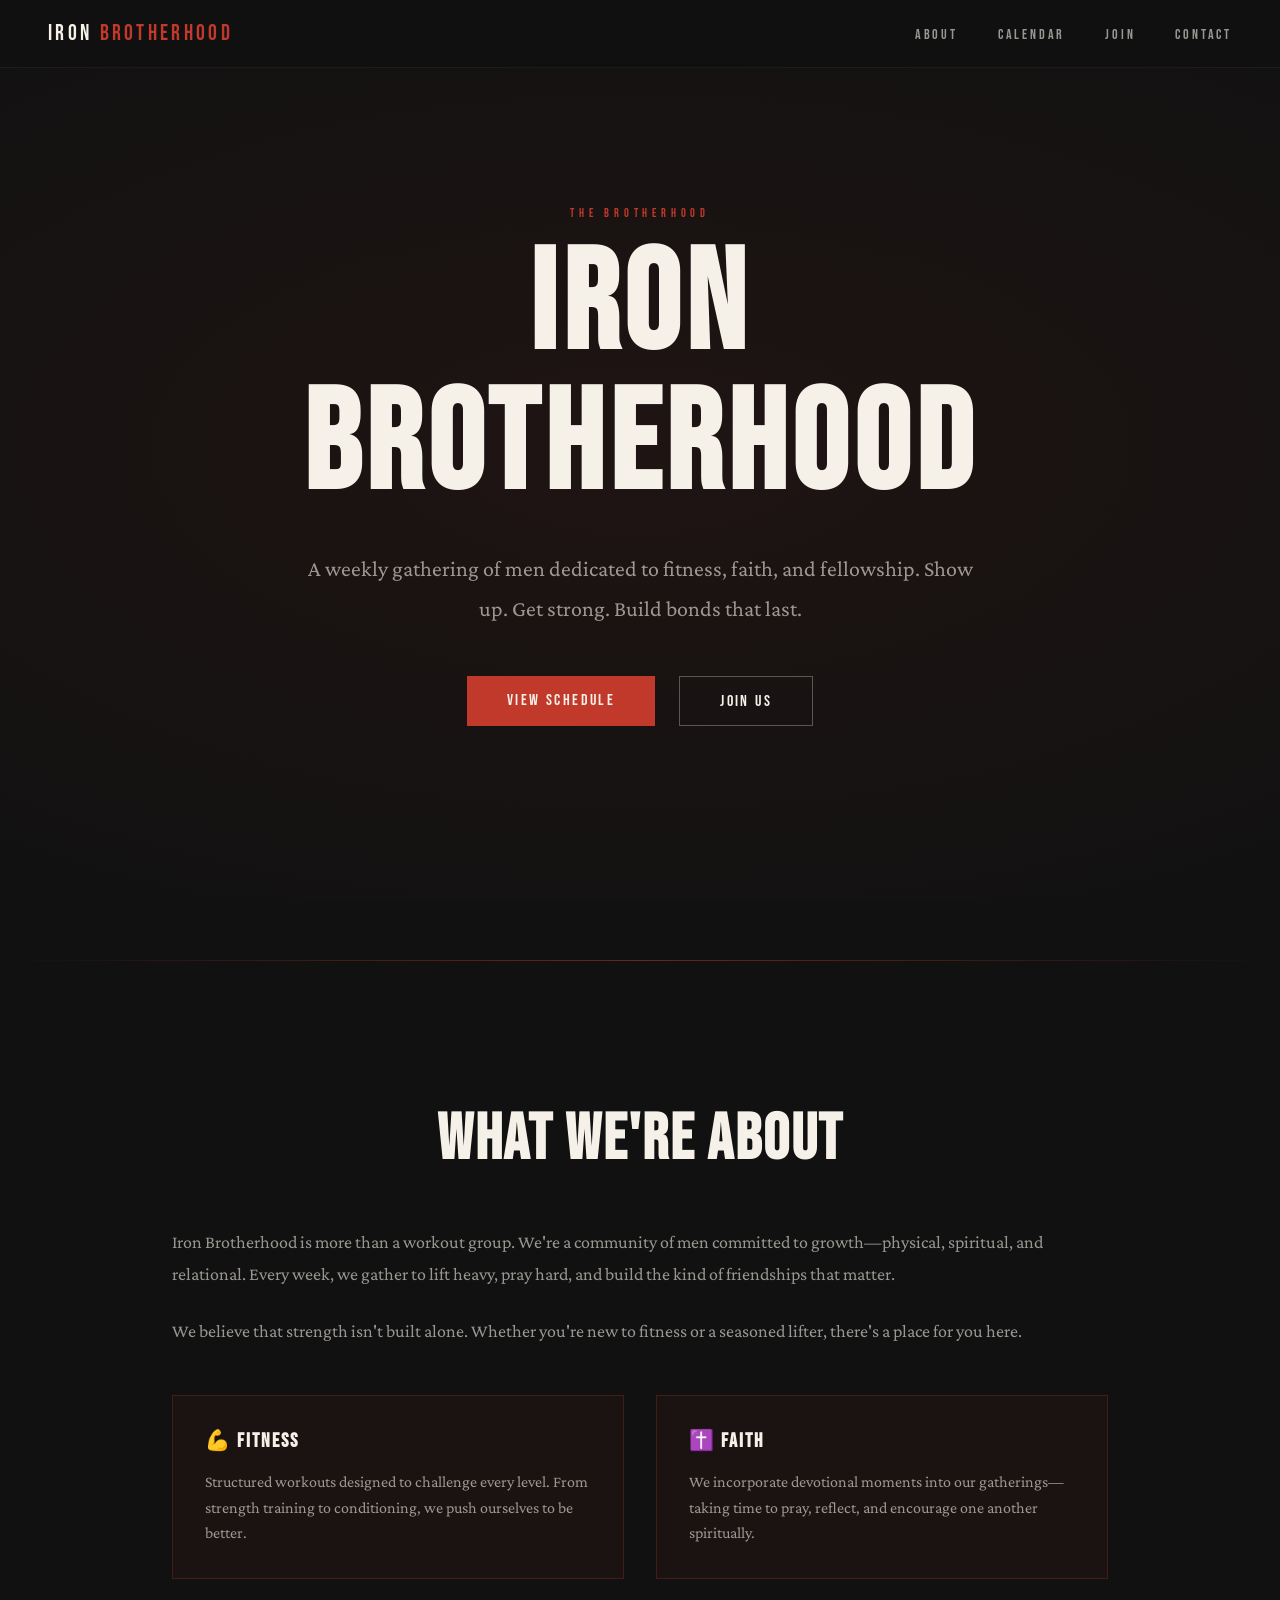
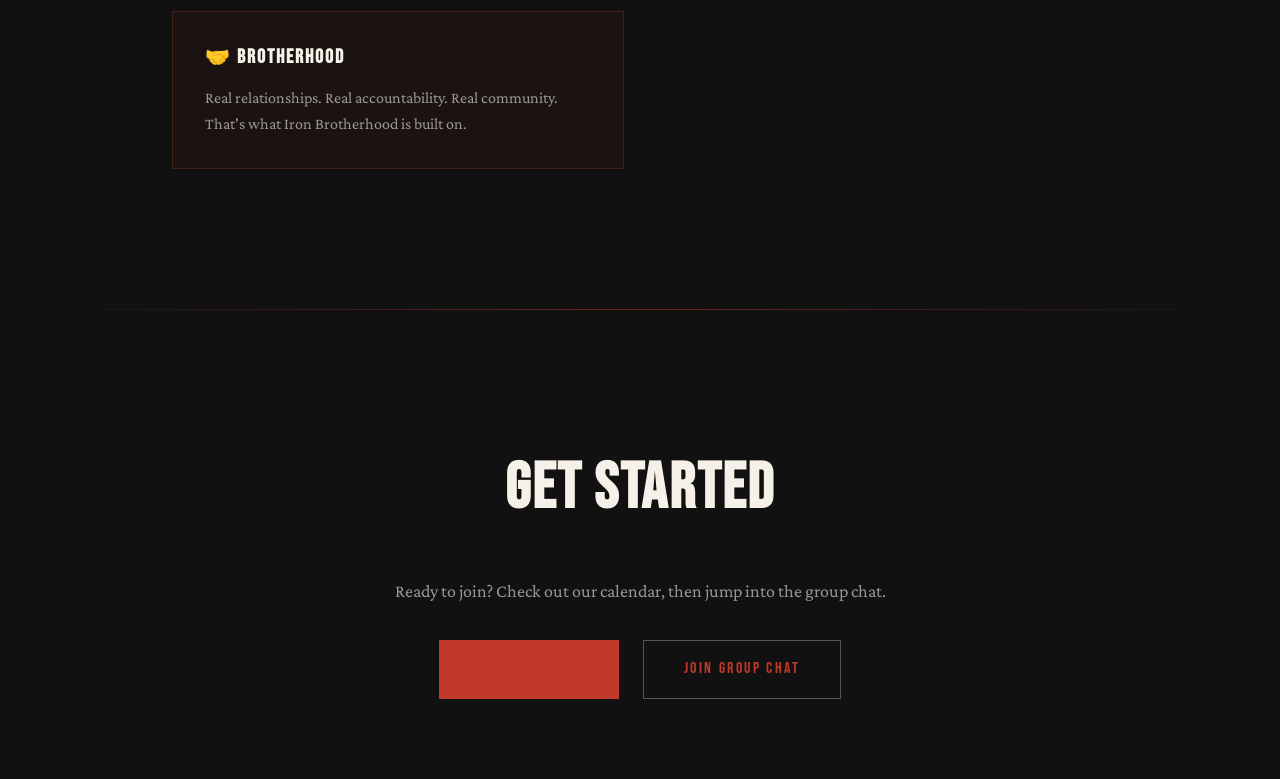
==== commit dabf03e2: "Restore to version before Strava link - remove Strava button, revert to GroupMe only" ====
--- a/index.html
+++ b/index.html
@@ -99,6 +99,7 @@
     color: var(--muted);
     text-decoration: none;
   }
+  .nav-mobile a:hover { color: var(--light); }
 
   /* ── HERO ── */
   .hero {
@@ -107,412 +108,227 @@
     flex-direction: column;
     align-items: center;
     justify-content: center;
-    text-align: center;
-    padding: 120px 2rem 100px;
     position: relative;
     overflow: hidden;
-    background: #0a0a0a;
+    padding: 6rem 2rem 4rem;
+    text-align: center;
   }
   .hero-bg {
     position: absolute;
     inset: 0;
-    background:
-      radial-gradient(ellipse 80% 60% at 50% -10%, rgba(139,26,10,0.35) 0%, transparent 65%),
-      radial-gradient(ellipse 40% 40% at 80% 80%, rgba(139,26,10,0.1) 0%, transparent 60%);
-  }
-  .hero-grid {
-    position: absolute;
-    inset: 0;
-    background-image:
-      repeating-linear-gradient(0deg, transparent, transparent 60px, rgba(255,255,255,0.018) 60px, rgba(255,255,255,0.018) 61px),
-      repeating-linear-gradient(90deg, transparent, transparent 60px, rgba(255,255,255,0.018) 60px, rgba(255,255,255,0.018) 61px);
-  }
-  .hero-content { position: relative; z-index: 2; }
-  .emblem {
-    width: 72px;
-    height: 72px;
-    margin: 0 auto 2.5rem;
-    animation: fadeIn 1s ease both;
-  }
-  .hero-eyebrow {
-    font-family: 'Bebas Neue', sans-serif;
-    letter-spacing: 0.45em;
+    background: radial-gradient(ellipse 120% 80% at 50% 50%, rgba(192,57,43,0.08) 0%, transparent 75%);
+    pointer-events: none;
+  }
+  .hero-content {
+    position: relative;
+    z-index: 1;
+    max-width: 900px;
+  }
+  .eyebrow {
+    font-family: 'Bebas Neue', sans-serif;
     font-size: 12px;
+    letter-spacing: 0.4em;
     color: var(--ember);
-    margin-bottom: 1.25rem;
-    animation: fadeIn 1s ease 0.1s both;
-  }
-  .hero-title {
-    font-family: 'Bebas Neue', sans-serif;
-    font-size: clamp(80px, 16vw, 148px);
-    line-height: 0.88;
-    letter-spacing: 0.02em;
-    animation: fadeUp 1s ease 0.2s both;
-  }
-  .hero-title .outline {
-    -webkit-text-stroke: 1.5px rgba(245,240,232,0.35);
-    color: transparent;
-    display: block;
-    font-size: clamp(54px, 10vw, 96px);
-  }
-  .hero-rule {
-    width: 100px;
-    height: 1px;
-    background: linear-gradient(90deg, transparent, var(--ember), transparent);
-    margin: 2rem auto;
-    animation: expandWidth 1s ease 0.5s both;
-  }
-  .hero-sub {
-    font-size: clamp(18px, 2.5vw, 22px);
-    font-style: italic;
-    color: var(--muted);
-    max-width: 460px;
-    margin: 0 auto 2rem;
-    line-height: 1.65;
-    animation: fadeIn 1s ease 0.6s both;
-  }
-  .hero-verse {
-    font-family: 'Bebas Neue', sans-serif;
-    font-size: 12px;
-    letter-spacing: 0.25em;
-    color: var(--gold);
-    animation: fadeIn 1s ease 0.7s both;
+    margin-bottom: 1rem;
+    text-transform: uppercase;
+  }
+  .hero h1 {
+    font-family: 'Bebas Neue', sans-serif;
+    font-size: clamp(52px, 12vw, 140px);
+    line-height: 1.0;
+    letter-spacing: 0.04em;
+    margin-bottom: 2rem;
+  }
+  .hero h1 .br { display: block; }
+  .hero-subtext {
+    font-size: 22px;
+    color: var(--muted);
+    line-height: 1.8;
+    max-width: 680px;
+    margin: 0 auto 3rem;
   }
   .hero-cta {
-    margin-top: 2.5rem;
-    animation: fadeIn 1s ease 0.85s both;
-  }
-  .btn-primary {
-    display: inline-block;
-    padding: 0.9rem 2.8rem;
-    background: var(--ember);
-    color: var(--light);
-    font-family: 'Bebas Neue', sans-serif;
-    font-size: 18px;
-    letter-spacing: 0.2em;
-    text-decoration: none;
-    transition: background 0.2s, transform 0.15s;
+    display: inline-flex;
+    gap: 1.5rem;
+  }
+  .btn {
+    font-family: 'Bebas Neue', sans-serif;
+    font-size: 16px;
+    letter-spacing: 0.15em;
+    padding: 0.9rem 2.5rem;
     border: none;
     cursor: pointer;
+    transition: all 0.3s;
+    text-decoration: none;
+    display: inline-block;
+  }
+  .btn-primary {
+    background: var(--ember);
+    color: var(--light);
   }
   .btn-primary:hover { background: var(--forge); transform: translateY(-2px); }
-  .btn-outline {
-    display: inline-block;
-    padding: 0.9rem 2.8rem;
-    border: 1px solid rgba(245,240,232,0.25);
-    color: var(--muted);
-    font-family: 'Bebas Neue', sans-serif;
-    font-size: 18px;
-    letter-spacing: 0.2em;
-    text-decoration: none;
-    transition: border-color 0.2s, color 0.2s, transform 0.15s;
-    margin-left: 1rem;
-  }
-  .btn-outline:hover { border-color: var(--light); color: var(--light); transform: translateY(-2px); }
-  .scroll-indicator {
-    position: absolute;
-    bottom: 2.5rem;
-    left: 50%;
-    transform: translateX(-50%);
-    display: flex;
-    flex-direction: column;
-    align-items: center;
-    gap: 6px;
-    animation: fadeIn 1.5s ease 1.2s both;
-  }
-  .scroll-indicator span {
-    font-family: 'Bebas Neue', sans-serif;
-    font-size: 10px;
-    letter-spacing: 0.3em;
-    color: var(--faint);
-  }
-  .scroll-line {
-    width: 1px;
-    height: 48px;
-    background: linear-gradient(180deg, transparent, var(--faint));
-    animation: scrollPulse 2s ease-in-out infinite;
-  }
-
-  /* ── ABOUT ── */
-  #about {
-    padding: 100px 2rem;
+  .btn-secondary {
+    background: transparent;
+    border: 1px solid rgba(245,240,232,0.3);
+    color: var(--light);
+  }
+  .btn-secondary:hover { border-color: var(--light); }
+
+  /* ── SECTIONS ── */
+  .section {
+    padding: 80px 2rem;
     max-width: 1000px;
     margin: 0 auto;
   }
-  .section-label {
-    font-family: 'Bebas Neue', sans-serif;
-    letter-spacing: 0.35em;
-    font-size: 11px;
+  .section h2 {
+    font-family: 'Bebas Neue', sans-serif;
+    font-size: clamp(36px, 8vw, 64px);
+    letter-spacing: 0.03em;
+    margin-bottom: 3rem;
+    text-align: center;
+  }
+  .section-content {
+    font-size: 18px;
+    line-height: 1.8;
+    color: var(--muted);
+  }
+  .section-content a {
     color: var(--ember);
-    margin-bottom: 1.5rem;
-    display: flex;
-    align-items: center;
-    gap: 14px;
-  }
-  .section-label::after {
-    content: '';
-    flex: 1;
+    text-decoration: none;
+    transition: color 0.2s;
+  }
+  .section-content a:hover { color: var(--light); }
+  .divider {
     height: 1px;
-    background: var(--red-line);
-  }
-  .section-title {
-    font-family: 'Bebas Neue', sans-serif;
-    font-size: clamp(40px, 7vw, 64px);
-    line-height: 1;
-    letter-spacing: 0.03em;
-    margin-bottom: 1.5rem;
-  }
-  .about-layout {
+    background: linear-gradient(90deg, transparent, rgba(192,57,43,0.5), transparent);
+    margin: 60px 0;
+  }
+
+  /* ── GRID ── */
+  .grid {
     display: grid;
-    grid-template-columns: 1fr 1fr;
-    gap: 4rem;
-    align-items: start;
-    margin-top: 2rem;
-  }
-  .about-text {
-    font-size: 19px;
-    line-height: 1.8;
-    color: var(--muted);
-  }
-  .about-text p + p { margin-top: 1.25rem; }
-  .pillars-grid {
-    display: flex;
-    flex-direction: column;
-    gap: 1.5rem;
-  }
-  .pillar {
-    display: flex;
-    gap: 1.25rem;
-    align-items: flex-start;
-  }
-  .pillar-num {
-    font-family: 'Bebas Neue', sans-serif;
-    font-size: 36px;
-    color: var(--ember);
-    line-height: 1;
-    opacity: 0.5;
-    flex-shrink: 0;
-    width: 32px;
-  }
-  .pillar-content {}
-  .pillar-title {
+    grid-template-columns: repeat(auto-fit, minmax(300px, 1fr));
+    gap: 2rem;
+    margin-top: 3rem;
+  }
+  .grid-item {
+    background: rgba(192,57,43,0.05);
+    border: 1px solid rgba(192,57,43,0.25);
+    padding: 2rem;
+  }
+  .grid-item h3 {
     font-family: 'Bebas Neue', sans-serif;
     font-size: 20px;
     letter-spacing: 0.1em;
-    color: var(--light);
-    margin-bottom: 0.35rem;
-  }
-  .pillar-text {
+    margin-bottom: 1rem;
+    color: var(--light);
+  }
+  .grid-item p {
     font-size: 16px;
     color: var(--muted);
-  }
-
-  /* ── JOIN ── */
-  #join {
-    padding: 100px 2rem;
-    max-width: 900px;
-    margin: 0 auto;
-    text-align: center;
-  }
-  .join-content {
-    background: var(--ash);
-    border: 1px solid var(--red-line);
-    padding: 3rem;
-  }
-  .join-title {
-    font-family: 'Bebas Neue', sans-serif;
-    font-size: clamp(36px, 8vw, 56px);
-    letter-spacing: 0.05em;
-    line-height: 1.1;
-    margin-bottom: 1.5rem;
-  }
-  .join-subtitle {
-    font-size: 18px;
-    color: var(--muted);
-    margin-bottom: 2.5rem;
-    max-width: 500px;
-    margin-left: auto;
-    margin-right: auto;
-  }
-  .join-buttons {
-    display: flex;
-    flex-wrap: wrap;
-    justify-content: center;
-    gap: 1.5rem;
-  }
-  .join-btn {
-    display: inline-block;
-    padding: 1rem 2.5rem;
-    background: var(--ember);
-    color: var(--light);
-    font-family: 'Bebas Neue', sans-serif;
-    font-size: 16px;
-    letter-spacing: 0.15em;
-    text-decoration: none;
-    transition: all 0.2s;
-    border: none;
-    cursor: pointer;
-  }
-  .join-btn:hover {
-    background: var(--forge);
-    transform: translateY(-2px);
-  }
-
-  /* ── FOOTER ── */
-  footer {
-    padding: 3rem 2rem;
-    background: var(--ash);
-    border-top: 1px solid rgba(255,255,255,0.05);
-    text-align: center;
-  }
-  .footer-text {
-    font-size: 14px;
-    color: var(--muted);
-    font-family: 'Bebas Neue', sans-serif;
-    letter-spacing: 0.1em;
-  }
-
-  /* ── ANIMATIONS ── */
-  @keyframes fadeIn {
-    from { opacity: 0; }
-    to { opacity: 1; }
-  }
-  @keyframes fadeUp {
-    from { opacity: 0; transform: translateY(20px); }
-    to { opacity: 1; transform: translateY(0); }
-  }
-  @keyframes expandWidth {
-    from { width: 0; }
-    to { width: 100px; }
-  }
-  @keyframes scrollPulse {
-    0%, 100% { opacity: 0; }
-    50% { opacity: 1; }
-  }
-
-  /* ── RESPONSIVE ── */
+    line-height: 1.6;
+  }
+
+  /* ── MOBILE ── */
   @media (max-width: 768px) {
-    nav { padding: 1rem 1.5rem; }
-    .nav-logo { font-size: 18px; }
+    nav { padding: 1.25rem 1.5rem; }
     .nav-links { display: none; }
     .nav-hamburger { display: flex; }
-    .hero { padding: 80px 1.5rem 60px; }
-    .hero-title { font-size: clamp(48px, 12vw, 80px); }
-    .hero-title .outline { font-size: clamp(32px, 8vw, 54px); }
-    .btn-outline { margin-left: 0; margin-top: 1rem; }
-    .about-layout { grid-template-columns: 1fr; gap: 2rem; }
-    #about { padding: 60px 1.5rem; }
-    #join { padding: 60px 1.5rem; }
-    .join-content { padding: 2rem; }
-    .join-buttons { flex-direction: column; }
-    .join-btn { width: 100%; }
+    .hero-cta {
+      flex-direction: column;
+      gap: 1rem;
+    }
+    .btn { width: 100%; text-align: center; }
   }
 </style>
 </head>
 <body>
 
-<!-- NAV -->
 <nav>
-  <a href="#" class="nav-logo">IRON <span>BROTHERHOOD</span></a>
+  <a href="index.html" class="nav-logo">Iron <span>Brotherhood</span></a>
   <ul class="nav-links">
-    <li><a href="#about">ABOUT</a></li>
-    <li><a href="#join">JOIN</a></li>
+    <li><a href="#about">About</a></li>
+    <li><a href="calendar.html">Calendar</a></li>
+    <li><a href="join.html">Join</a></li>
+    <li><a href="contact.html">Contact</a></li>
   </ul>
-  <button class="nav-hamburger" onclick="toggleMenu()">
-    <span></span><span></span><span></span>
+  <button class="nav-hamburger" id="hamburger">
+    <span></span>
+    <span></span>
+    <span></span>
   </button>
 </nav>
+
 <ul class="nav-mobile" id="navMobile">
-  <li><a href="#about" onclick="toggleMenu()">ABOUT</a></li>
-  <li><a href="#join" onclick="toggleMenu()">JOIN</a></li>
+  <li><a href="#about">About</a></li>
+  <li><a href="calendar.html">Calendar</a></li>
+  <li><a href="join.html">Join</a></li>
+  <li><a href="contact.html">Contact</a></li>
 </ul>
 
-<!-- HERO -->
 <section class="hero">
   <div class="hero-bg"></div>
-  <div class="hero-grid"></div>
   <div class="hero-content">
-    <svg class="emblem" viewBox="0 0 100 100" fill="none" xmlns="http://www.w3.org/2000/svg">
-      <circle cx="50" cy="50" r="48" stroke="currentColor" stroke-width="2" fill="none" opacity="0.5"/>
-      <path d="M50 20L65 35L65 65C65 75 58 85 50 90C42 85 35 75 35 65L35 35Z" stroke="currentColor" stroke-width="2" fill="none" stroke-linejoin="round"/>
-      <circle cx="50" cy="35" r="4" fill="currentColor"/>
-    </svg>
-    <p class="hero-eyebrow">WEEKLY WORKOUT & DEVOTION</p>
-    <h1 class="hero-title">
-      IRON
-      <span class="outline">IRON</span>
-    </h1>
-    <div class="hero-rule"></div>
-    <p class="hero-sub">Strengthen your body and spirit with brothers in Christ through intentional fitness and faith</p>
-    <p class="hero-verse">2 Timothy 2:2</p>
+    <p class="eyebrow">The Brotherhood</p>
+    <h1>Iron <span class="br">Brotherhood</span></h1>
+    <p class="hero-subtext">A weekly gathering of men dedicated to fitness, faith, and fellowship. Show up. Get strong. Build bonds that last.</p>
     <div class="hero-cta">
-      <a href="#join" class="btn-primary">GET STARTED</a>
-      <a href="#about" class="btn-outline">LEARN MORE</a>
-    </div>
-  </div>
-  <div class="scroll-indicator">
-    <span>SCROLL</span>
-    <div class="scroll-line"></div>
+      <a href="calendar.html" class="btn btn-primary">View Schedule</a>
+      <a href="join.html" class="btn btn-secondary">Join Us</a>
+    </div>
   </div>
 </section>
 
-<!-- ABOUT -->
-<section id="about">
-  <div class="section-label">WHAT WE DO</div>
-  <h2 class="section-title">Our Mission</h2>
-  <div class="about-layout">
-    <div class="about-text">
-      <p>Iron Brotherhood is more than a fitness group—it's a community of men committed to building strength in both body and faith. We gather weekly for structured workouts combined with biblical reflection and brotherhood.</p>
-      <p>Our vision is to create spaces where men can challenge themselves physically, grow spiritually, and develop meaningful friendships rooted in Christ.</p>
-    </div>
-    <div class="pillars-grid">
-      <div class="pillar">
-        <div class="pillar-num">1</div>
-        <div class="pillar-content">
-          <h3 class="pillar-title">STRENGTH</h3>
-          <p class="pillar-text">Physical training that pushes limits and builds resilience</p>
-        </div>
-      </div>
-      <div class="pillar">
-        <div class="pillar-num">2</div>
-        <div class="pillar-content">
-          <h3 class="pillar-title">FAITH</h3>
-          <p class="pillar-text">Devotional moments connecting Scripture to daily life</p>
-        </div>
-      </div>
-      <div class="pillar">
-        <div class="pillar-num">3</div>
-        <div class="pillar-content">
-          <h3 class="pillar-title">BROTHERHOOD</h3>
-          <p class="pillar-text">Deep friendships forged through accountability and support</p>
-        </div>
-      </div>
+<div class="divider"></div>
+
+<section class="section" id="about">
+  <h2>What We're About</h2>
+  <div class="section-content">
+    <p style="margin-bottom: 1.5rem;">Iron Brotherhood is more than a workout group. We're a community of men committed to growth—physical, spiritual, and relational. Every week, we gather to lift heavy, pray hard, and build the kind of friendships that matter.</p>
+    <p>We believe that strength isn't built alone. Whether you're new to fitness or a seasoned lifter, there's a place for you here.</p>
+  </div>
+  <div class="grid">
+    <div class="grid-item">
+      <h3>💪 Fitness</h3>
+      <p>Structured workouts designed to challenge every level. From strength training to conditioning, we push ourselves to be better.</p>
+    </div>
+    <div class="grid-item">
+      <h3>✝️ Faith</h3>
+      <p>We incorporate devotional moments into our gatherings—taking time to pray, reflect, and encourage one another spiritually.</p>
+    </div>
+    <div class="grid-item">
+      <h3>🤝 Brotherhood</h3>
+      <p>Real relationships. Real accountability. Real community. That's what Iron Brotherhood is built on.</p>
     </div>
   </div>
 </section>
 
-<!-- JOIN -->
-<section id="join">
-  <div class="join-content">
-    <h2 class="join-title">Ready to Join the Brotherhood?</h2>
-    <p class="join-subtitle">Connect with us through our community platforms and start your journey today</p>
-    <div class="join-buttons">
-      <a href="https://groupme.com/join_group/115033338/bO8r9Nru" target="_blank" class="join-btn">💬 GroupMe Chat</a>
-      <a href="https://www.strava.com/clubs/2152589" target="_blank" class="join-btn">🏃 Strava Club</a>
+<div class="divider"></div>
+
+<section class="section">
+  <h2>Get Started</h2>
+  <div class="section-content" style="text-align: center;">
+    <p style="margin-bottom: 2rem;">Ready to join? Check out our calendar, then jump into the group chat.</p>
+    <div class="hero-cta">
+      <a href="calendar.html" class="btn btn-primary">See Calendar</a>
+      <a href="join.html" class="btn btn-secondary">Join Group Chat</a>
     </div>
   </div>
 </section>
 
-<!-- FOOTER -->
-<footer>
-  <p class="footer-text">© 2025 IRON BROTHERHOOD. FORGED IN FAITH. STRONGER TOGETHER.</p>
-</footer>
-
 <script>
-  function toggleMenu() {
-    const navMobile = document.getElementById('navMobile');
+  const hamburger = document.getElementById('hamburger');
+  const navMobile = document.getElementById('navMobile');
+  
+  hamburger.addEventListener('click', () => {
     navMobile.classList.toggle('open');
-  }
+  });
+  
+  navMobile.querySelectorAll('a').forEach(link => {
+    link.addEventListener('click', () => {
+      navMobile.classList.remove('open');
+    });
+  });
 </script>
 
 </body>
